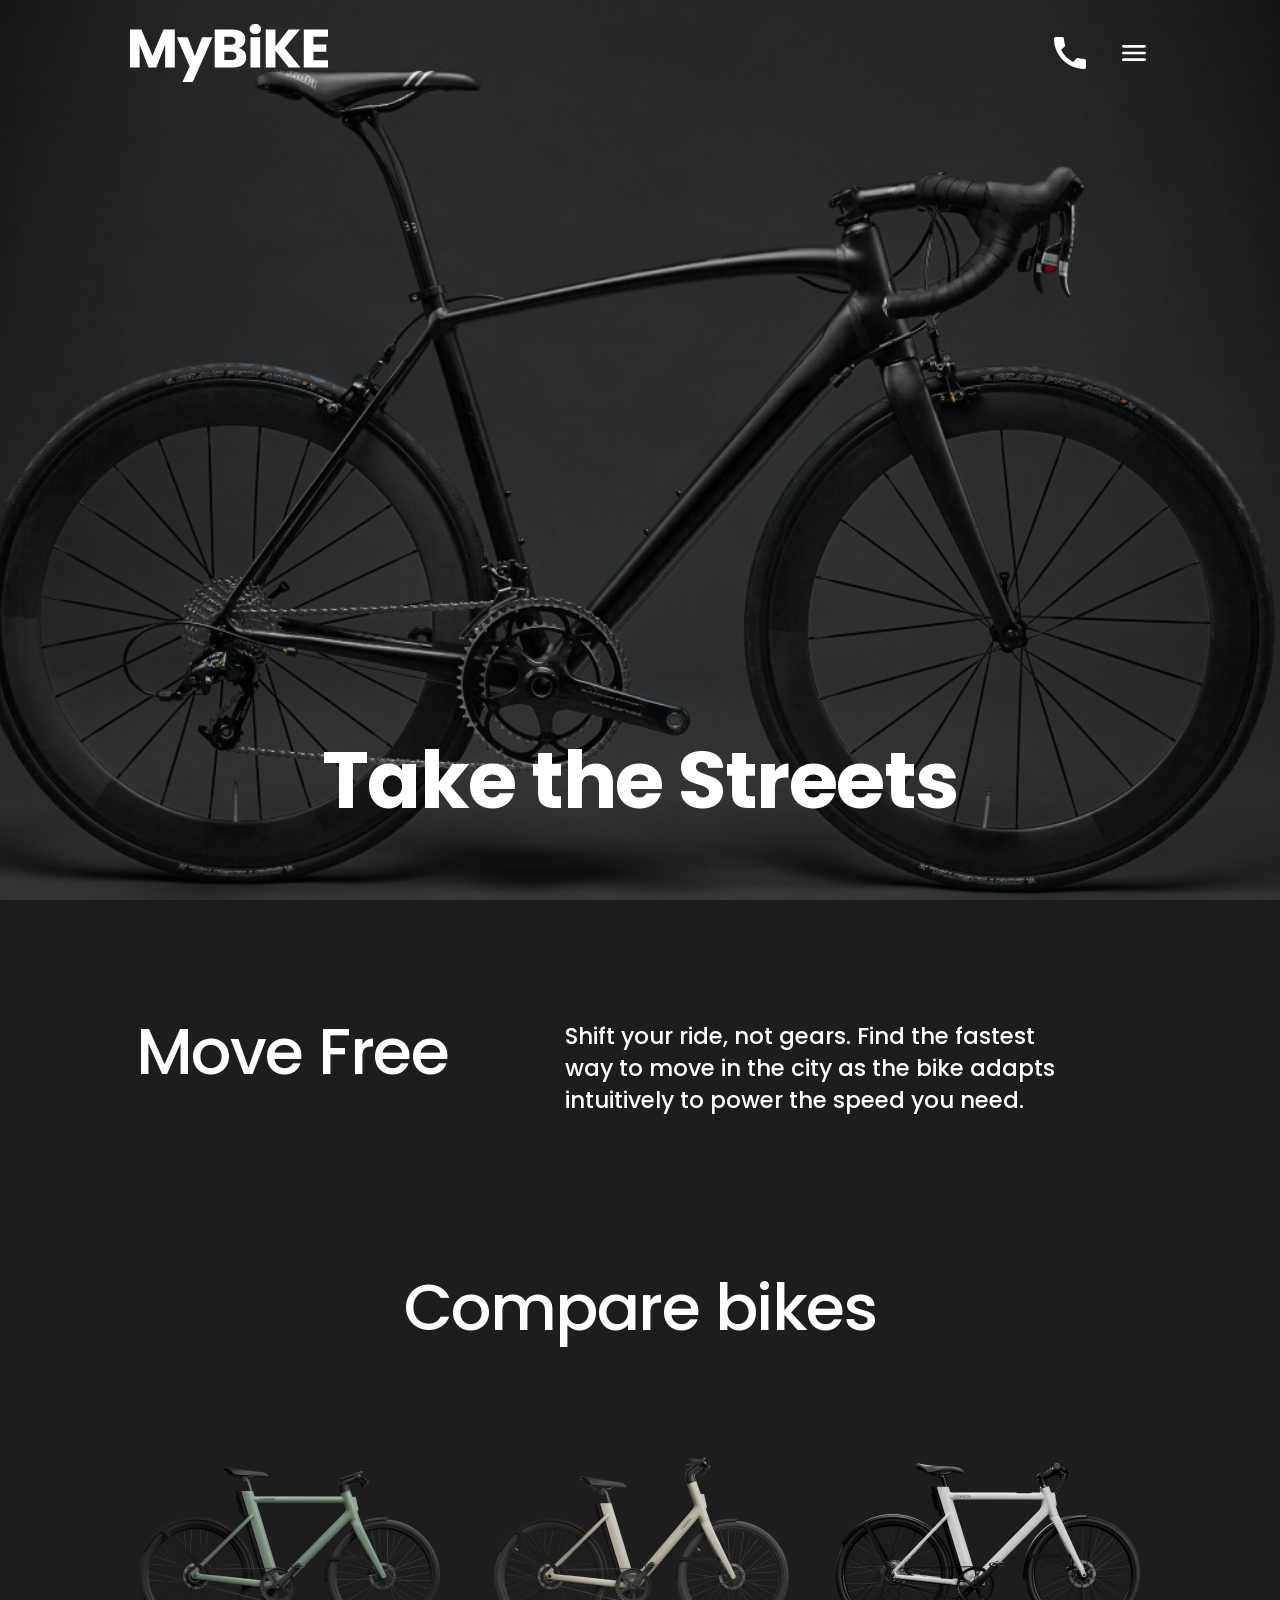
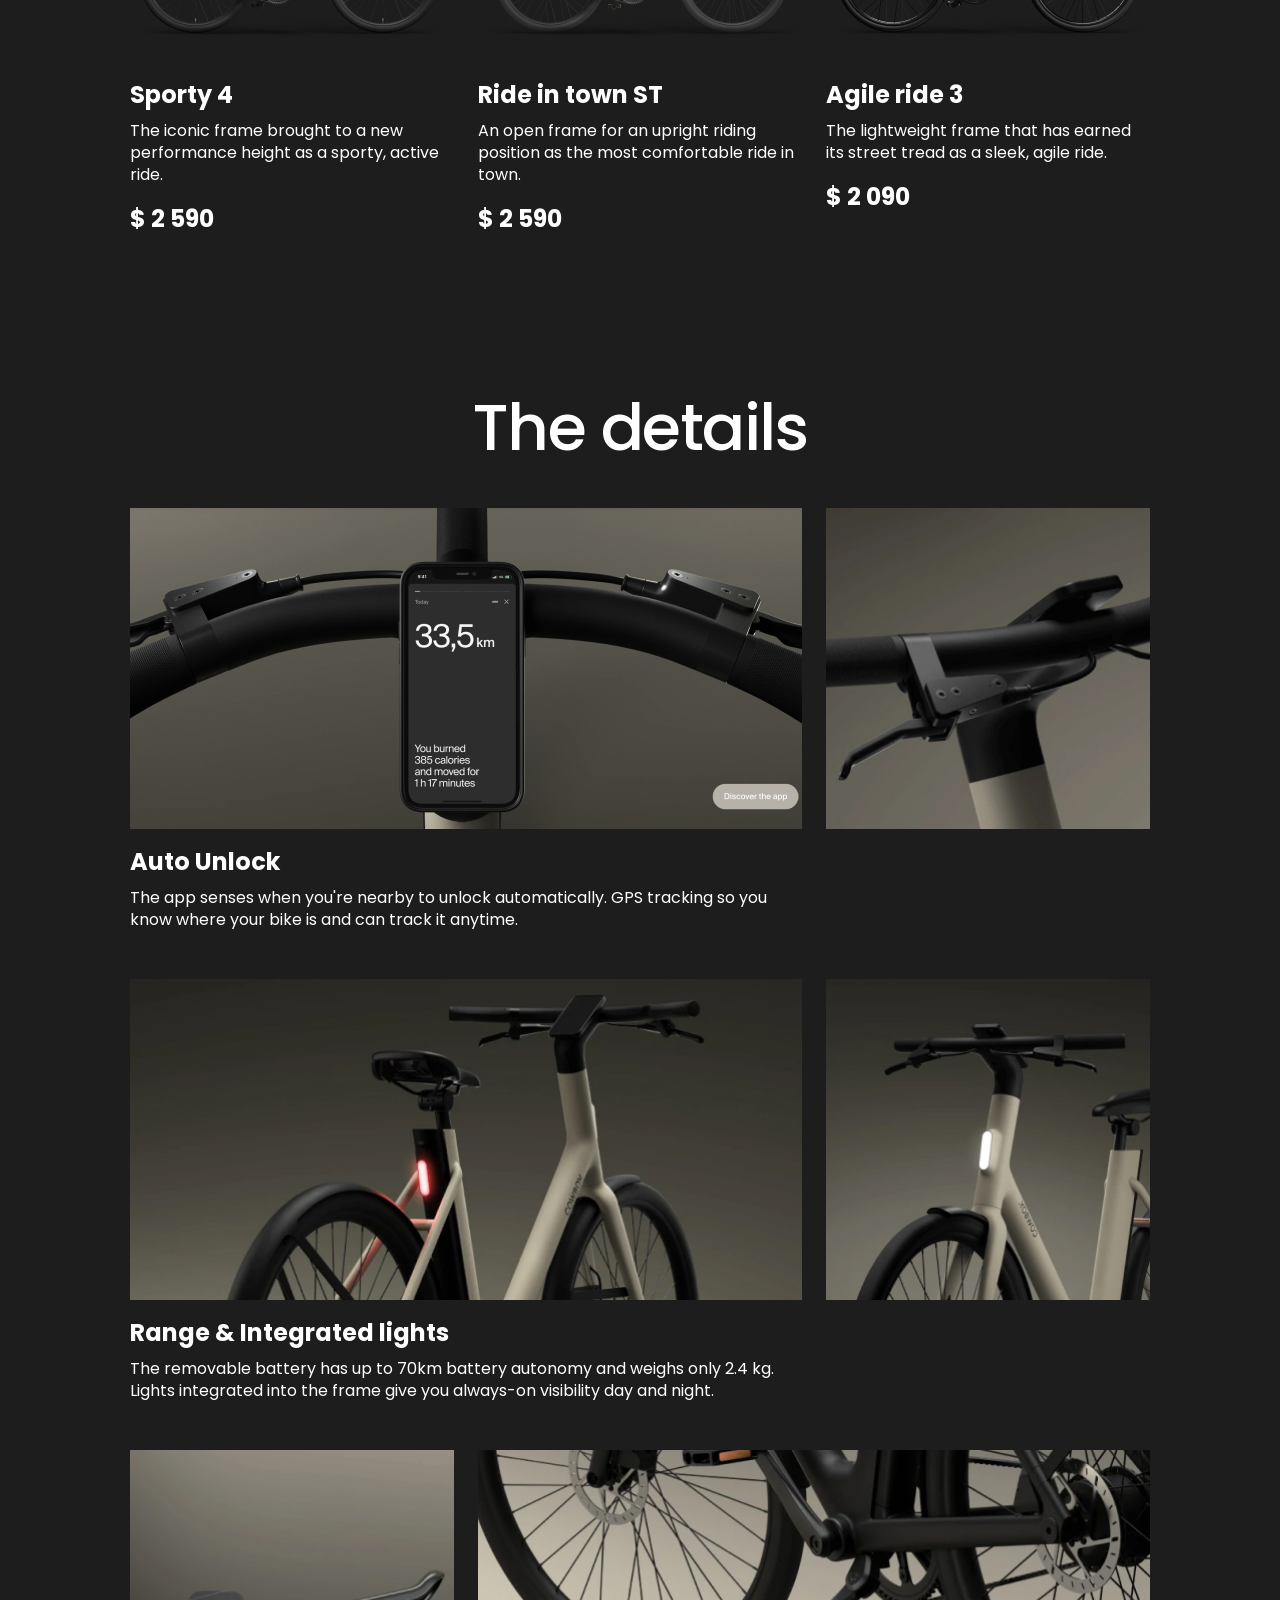
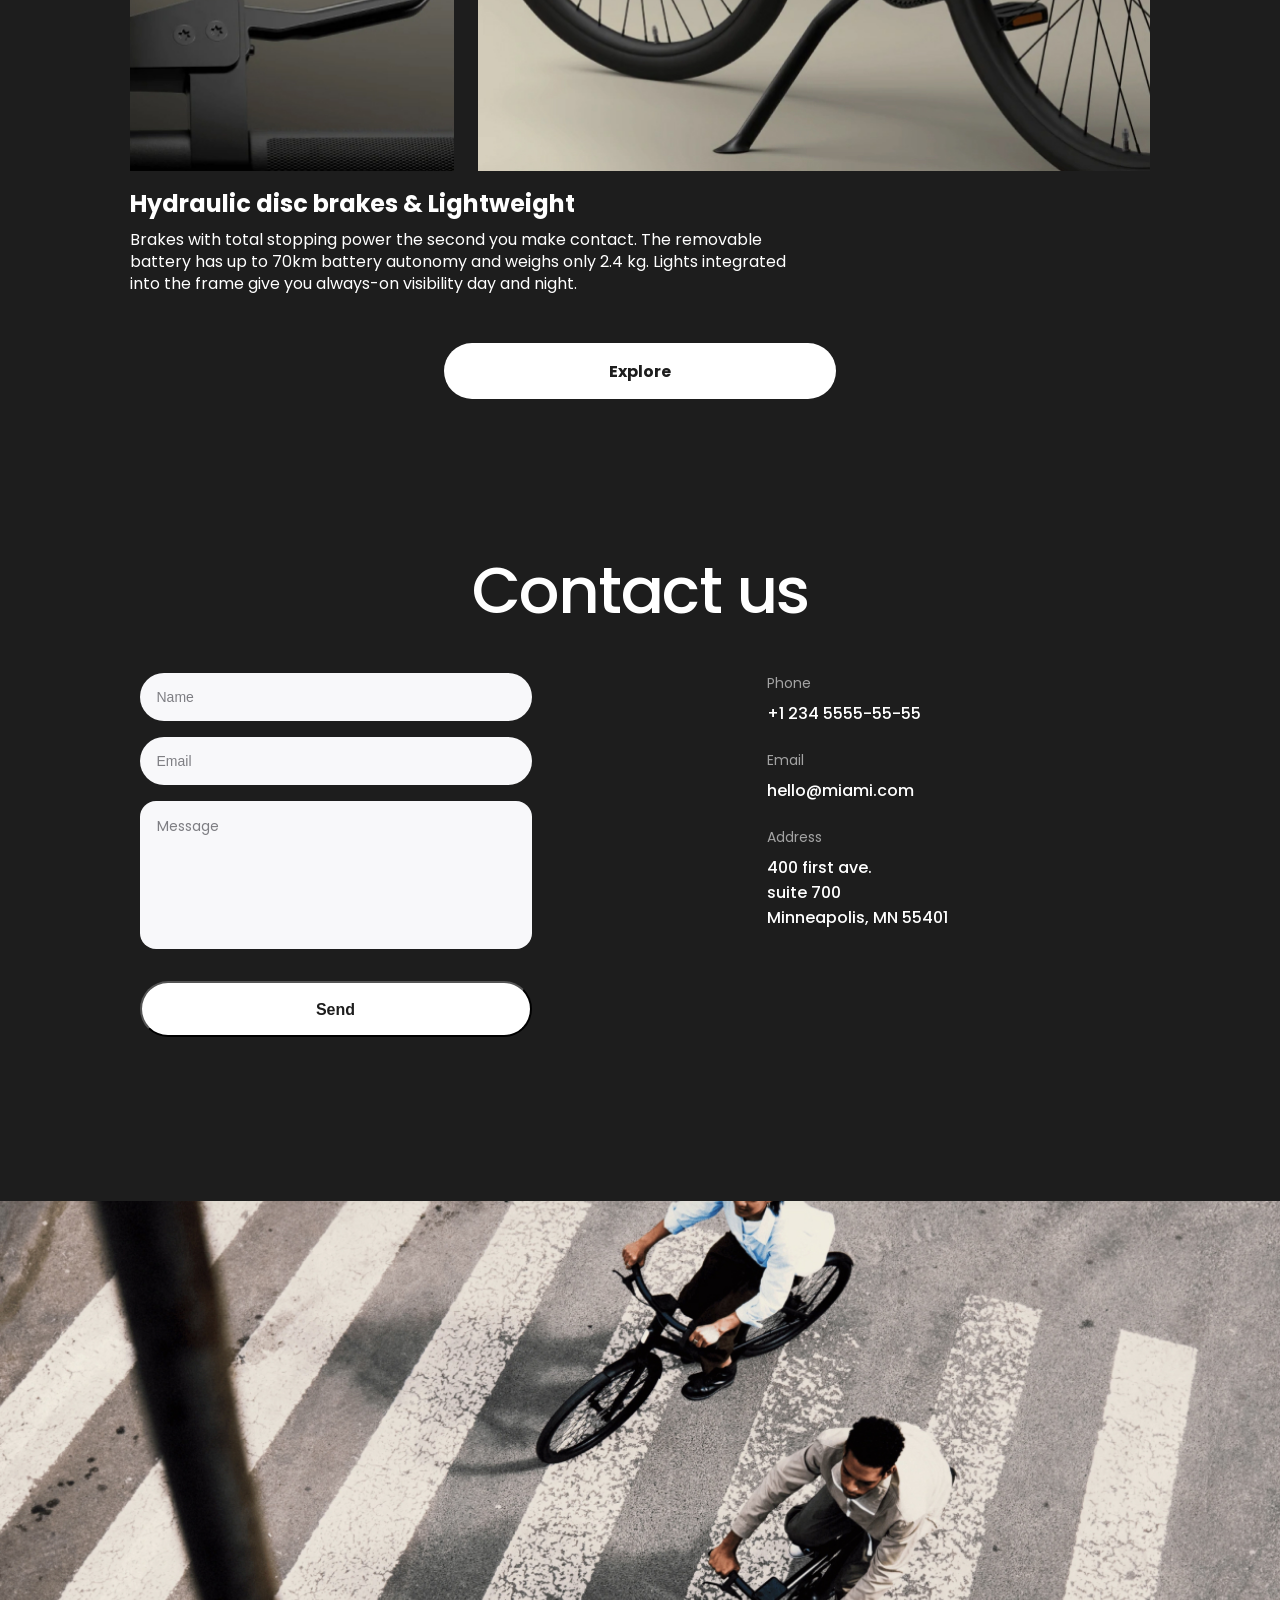
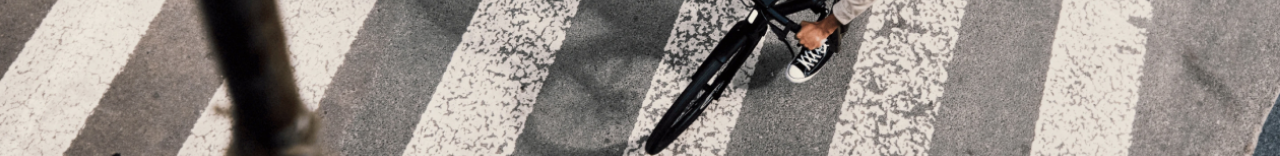
==== index.html @ eb87fe16 "make build" ====
<!DOCTYPE html><html lang="en" class="page"><head><meta charset="UTF-8"><meta name="viewport" content="width=device-width, initial-scale=1.0"><title>MyBiKE</title><link rel="preconnect" href="https://fonts.googleapis.com"><link rel="preconnect" href="https://fonts.gstatic.com" crossorigin="anonymous"><link href="https://fonts.googleapis.com/css2?family=Poppins:wght@400;500;600;700&display=swap" rel="stylesheet"><link rel="stylesheet" href="main.f686fd42.css"><link href="https://unpkg.com/aos@next/dist/aos.css" rel="stylesheet"><link rel="icon" type="image/x-icon" href="favicon.0ba02501.svg"><script src="main.312711d5.js" defer></script></head><body class="page__body"> <header class="page__section header"> <div class="container"> <div class="header__content"> <div class="header__top"> <a class="logo" href="/"> <img class="logo__image" src="logo.9420dcba.svg" alt="MyBiKE logo"> </a> <div class="header__contact"> <a class="icon icon--phone" href="tel:+1 234 5555-55-55"> <div class="icon__tooltip"> +1 234 5555-55-55 </div> </a> <a class="icon icon--menu" href="#menu"></a> </div> </div> <h1 class="header__title"> Take the Streets </h1> </div> </div> </header> <nav class="page__menu menu" id="menu"> <div class="container"> <div class="menu__content"> <div class="menu__top"> <a class="logo" href="/"> <img class="logo__image" src="logoDark.71fdcdb6.svg" alt="MyBiKE logo"> </a> <a class="icon icon--cross" href="#home"></a> </div> <ul class="menu__list"> <li class="menu__item"> <a href="#" class="menu__link">Home</a> </li> <li class="menu__item"> <a href="#aboutUs" class="menu__link">About Us</a> </li> <li class="menu__item"> <a href="#compareBikes" class="menu__link">Compare Bikes</a> </li> <li class="menu__item"> <a href="#details" class="menu__link">Details</a> </li> <li class="menu__item"> <a href="#contactUs" class="menu__link">Contacts</a> </li> </ul> <a href="tell:+1 234 5555-55-55" class="menu__call menu__call--phone"> +1 234 5555-55-55 </a> <a href="tell:+1 234 5555-55-55" class="menu__call menu__call--action"> Book a test ride </a> </div> </div> </nav> <main> <section class="page__section about" id="aboutUs"> <div class="container"> <div class="grid grid--tablet"> <div class="grid__item grid__item--1-4"> <h2 class="about__title"> Move Free </h2> </div> <div class="grid__item grid__item--5-12"> <p class="about__text"> Shift your ride, not gears. Find the fastest way to move in the city as the bike adapts intuitively to power the speed you need. </p> </div> </div> </div> </section> <section class="page__section compare" id="compareBikes"> <div class="container"> <h2 class="page__section-title"> Compare bikes </h2> <div class="grid grid--desktop"> <div class="compare__item grid__item grid__item--1-4"> <article class="card" data-aos="fade-right"> <div class="card__image-container"> <img class="card__image" src="sporty4.63e2df00.jpg" alt="sporty4"> </div> <h3 class="card__title">Sporty 4</h3> <p class="card__paragraph"> The iconic frame brought to a new performance height as a sporty, active ride. </p> <span class="card__price">$ 2 590</span> </article> </div> <div class="compare__item grid__item grid__item--5-8"> <article class="card" data-aos="fade-up"> <div class="card__image-container"> <img class="card__image" src="rideInTownST.cdc11deb.jpg" alt="sporty4"> </div> <h3 class="card__title">Ride in town ST</h3> <p class="card__paragraph"> An open frame for an upright riding position as the most comfortable ride in town. </p> <span class="card__price">$ 2 590</span> </article> </div> <div class="compare__item grid__item grid__item--9-12"> <article class="card" data-aos="fade-left"> <div class="card__image-container"> <img class="card__image" src="agileRide3.99ea3f95.jpg" alt="sporty4"> </div> <h3 class="card__title">Agile ride 3</h3> <p class="card__paragraph"> The lightweight frame that has earned its street tread as a sleek, agile ride. </p> <span class="card__price">$ 2 090</span> </article> </div> </div> </div> </section> <section class="page__section details" id="details"> <div class="container"> <h2 class="page__section-title details__title"> The details </h2> <article class="details__parts parts"> <div class="parts__images"> <div class="grid"> <div class="grid__item grid__item--desktop-1-8 grid__item--tablet-1-4"> <div class="parts__image-container" data-aos="fade-right"> <img src="details1.ea4b28cc.jpg" alt="part1" class="parts__image"> </div> </div> <div class="grid__item grid__item--desktop-9-12 grid__item--tablet-5-6"> <div class="parts__image-container" data-aos="fade-left"> <img src="details2.925e0671.jpg" alt="part1" class="parts__image"> </div> </div> </div> </div> <div class="parts__description"> <h3 class="parts__title">Auto Unlock</h3> <p class="parts__paragraph"> The app senses when you're nearby to unlock automatically. GPS tracking so you know where your bike is and can track it anytime. </p> </div> </article> <article class="details__parts parts"> <div class="parts__images"> <div class="grid"> <div class="grid__item grid__item--desktop-1-8 grid__item--tablet-1-4"> <div class="parts__image-container" data-aos="fade-right"> <img src="details3.fe31a1b3.jpg" alt="part1" class="parts__image"> </div> </div> <div class="grid__item grid__item--desktop-9-12 grid__item--tablet-5-6"> <div class="parts__image-container" data-aos="fade-left"> <img src="details4.8fe90f37.jpg" alt="part1" class="parts__image"> </div> </div> </div> </div> <div class="parts__description"> <h3 class="parts__title">Range & Integrated lights</h3> <p class="parts__paragraph"> The removable battery has up to 70km battery autonomy and weighs only 2.4 kg. Lights integrated into the frame give you always-on visibility day and night. </p> </div> </article> <article class="details__parts parts"> <div class="parts__images"> <div class="grid"> <div class="grid__item grid__item--desktop-1-4 grid__item--tablet-1-2"> <div class="parts__image-container" data-aos="fade-right"> <img src="details5.9cc3b475.jpg" alt="part1" class="parts__image"> </div> </div> <div class="grid__item grid__item--desktop-5-12 grid__item--tablet-3-6"> <div class="parts__image-container" data-aos="fade-left"> <img src="details6.875acb41.jpg" alt="part1" class="parts__image"> </div> </div> </div> </div> <div class="parts__description"> <h3 class="parts__title">Hydraulic disc brakes & Lightweight</h3> <p class="parts__paragraph"> Brakes with total stopping power the second you make contact. The removable battery has up to 70km battery autonomy and weighs only 2.4 kg. Lights integrated into the frame give you always-on visibility day and night. </p> </div> </article> <div class="grid grid--tablet"> <div class="grid__item grid__item--tablet-2-5 grid__item--desktop-5-8"> <a href="#" class="button"> Explore </a> </div> </div> </div> </section> <section class="page__section contact-us" id="contactUs"> <div class="container"> <h2 class="page__section-title"> Contact us </h2> <div class="grid grid--tablet"> <div class="grid__item grid__item--tablet-1-3 grid__item--desktop-1-5"> <form method="get"> <input name="name" type="text" placeholder="Name" class="contact-us__field form-field" required> <input name="email" type="email" placeholder="Email" class="contact-us__field form-field" required> <textarea name="message" required placeholder="Message" class="contact-us__field contact-us__field--last form-field form-field--textarea"></textarea> <button type="submit" class="button contact-us__button"> Send </button> </form> </div> <div class="grid__item grid__item--tablet-4-6 grid__item--desktop-8-10"> <div class="contact-us__info"> <div class="contact-us__info-title"> Phone </div> <a href="tel:+1 234 5555-55-55" class="contact-us__info-link"> +1 234 5555-55-55 </a> </div> <div class="contact-us__info"> <div class="contact-us__info-title"> Email </div> <a href="mailto:hello@miami.com" class="contact-us__info-link"> hello@miami.com </a> </div> <div class="contact-us__info"> <div class="contact-us__info-title"> Address </div> <a href="https://goo.gl/maps/AJxA3KN1rLe2wn798" class="contact-us__info-link" target="_blank"> 400 first ave. <br> suite 700 <br> Minneapolis, MN 55401 </a> </div> </div> </div> </div> </section> </main> <footer class="footer"></footer> <script src="https://unpkg.com/aos@next/dist/aos.js"></script> <script>AOS.init();</script> </body></html>
---- main.f686fd42.css ----
body,h1,h2,h3,h4,h5,html,p,ul{margin:0;padding:0}ul{list-style:none}a{text-decoration:none}*{box-sizing:border-box}.page{font-family:Poppins,sans-serif;color:#fff;font-size:16px;background-color:#1d1d1d;scroll-behavior:smooth}.page__body--with-menu{overflow:hidden}.page__menu{position:fixed;top:0;left:0;right:0;transform:translateX(-100%);transition:transform .3s linear}.page__menu:target{transform:translateX(0)}.page__section{margin-bottom:90px}@media (min-width:744px){.page__section{margin-bottom:120px}}@media (min-width:1260px){.page__section{margin-bottom:160px}}.page__section-title{margin-bottom:50px;font-weight:500;font-size:32px;line-height:32px;letter-spacing:-1.5px;text-align:center}@media (min-width:744px){.page__section-title{font-size:48px;line-height:48px}}@media (min-width:1260px){.page__section-title{font-size:64px;line-height:64px}}.container{margin:0 auto;max-width:744px;padding:0 20px}@media (min-width:744px){.container{padding:0 40px;max-width:1260px}}@media (min-width:1260px){.container{padding:0 120px}}.icon{display:block;height:24px;width:24px;background-size:contain;background-position:50%;background-repeat:no-repeat}@media (min-width:744px){.icon{height:32px;width:32px}}.icon__tooltip{margin-right:25px;display:block;width:max-content;padding-right:20px;position:relative;top:50%;transform:translate(-100%,-50%);opacity:0;color:#fff;font-weight:700;font-size:12px;line-height:16px;letter-spacing:2px;text-transform:uppercase;pointer-events:none;transition:opacity .4s linear}@media (min-width:744px){.icon:hover .icon__tooltip{opacity:1;pointer-events:all}}.icon--menu{background-image:url(menu.7b29e27a.svg);cursor:pointer;transition:background-image .3s linear}.icon--menu:hover{background-image:url(menu-hover.c4aa3ad3.svg)}.icon--phone{background-image:url(phone.14e90a37.svg);margin-right:24px}@media (min-width:744px){.icon--phone{margin-right:32px}}.icon--cross{background-image:url(cross.1382463f.svg);cursor:pointer}.top-actions{display:flex;justify-content:space-between;align-items:center}.logo{display:flex}.logo__image{height:35px;transition:all .4s linear}@media (min-width:744px){.logo__image{height:56px}}@media (min-width:1260px){.logo__image{height:58px}}.logo__image:hover{transform:scale(1.1) rotate(-5deg)}.header{margin-bottom:60px;background-size:cover;background-position:50%;background-repeat:no-repeat;background-image:url(header-mobile.ba4ab277.jpg)}@media (min-width:744px){.header{background-image:url(header-744.8f0ea942.jpg);margin-bottom:120px}}@media (min-width:1260px){.header{background-image:url(header-1260.3a4c79a5.jpg)}}.header__top{align-items:center}.header__content,.header__top{display:flex;justify-content:space-between}.header__content{flex-direction:column;height:100vh;padding:24px 0 80px}.header__contact{display:flex;align-items:center}.header__title{font-weight:700;font-size:36px;line-height:36px;letter-spacing:-1.5px;text-align:center;animation-name:move-title;animation-duration:.5s;animation-timing-function:linear;animation-fill-mode:forwards;animation-iteration-count:1;animation-direction:alternate}@media (min-width:744px){.header__title{font-size:64px;line-height:64px}}@media (min-width:1260px){.header__title{font-size:80px;line-height:80px;transform:scale(.8)}}@keyframes move-title{0%{transform:scale(.8)}to{transform:scale(1)}}.menu{background-color:#c2c2c2;height:100vh;color:#000;padding:24px 0;overflow-y:auto}.menu__top{display:flex;justify-content:space-between;align-items:center}.menu__list,.menu__top{margin-bottom:45px}.menu__item{margin-bottom:24px}.menu__item:last-child{margin-bottom:0}.menu__link{display:inline-block;padding-bottom:8px;border-bottom:1px solid transparent;font-weight:600;font-size:22px;line-height:22px;letter-spacing:2px;text-transform:uppercase;color:#1d1d1d;transition:border-color .4s linear}.menu__link:hover{border-color:#1d1d1d}.menu__call{display:block;width:max-content;font-weight:600;text-transform:uppercase;color:#1d1d1d;transition:all .4s linear}.menu__call:hover{color:#696969}.menu__call--phone{margin-bottom:16px;font-size:16px;line-height:27px}.menu__call--action{padding-bottom:8px;font-size:12px;line-height:16px;letter-spacing:2px;border-bottom:1px solid #1d1d1d}.menu__call--action:hover{border-color:#a3a3a3}.grid{display:grid;grid-template-columns:repeat(2,1fr);column-gap:20px}@media (min-width:744px){.grid{grid-template-columns:repeat(6,1fr);column-gap:24px}}@media (min-width:1260px){.grid{grid-template-columns:repeat(12,1fr);column-gap:24px}}.grid--tablet{display:block}@media (min-width:744px){.grid--tablet{display:grid;justify-items:center}}.grid--desktop{display:block}@media (min-width:1260px){.grid--desktop{display:grid;justify-items:center}}.grid__item--1-1{grid-column:1/2}@media (min-width:744px){.grid__item--tablet-1-1{grid-column:1/2}}@media (min-width:1260px){.grid__item--desktop-1-1{grid-column:1/2}}.grid__item--1-2{grid-column:1/3}@media (min-width:744px){.grid__item--tablet-1-2{grid-column:1/3}}@media (min-width:1260px){.grid__item--desktop-1-2{grid-column:1/3}}.grid__item--1-3{grid-column:1/4}@media (min-width:744px){.grid__item--tablet-1-3{grid-column:1/4}}@media (min-width:1260px){.grid__item--desktop-1-3{grid-column:1/4}}.grid__item--1-4{grid-column:1/5}@media (min-width:744px){.grid__item--tablet-1-4{grid-column:1/5}}@media (min-width:1260px){.grid__item--desktop-1-4{grid-column:1/5}}.grid__item--1-5{grid-column:1/6}@media (min-width:744px){.grid__item--tablet-1-5{grid-column:1/6}}@media (min-width:1260px){.grid__item--desktop-1-5{grid-column:1/6}}.grid__item--1-6{grid-column:1/7}@media (min-width:744px){.grid__item--tablet-1-6{grid-column:1/7}}@media (min-width:1260px){.grid__item--desktop-1-6{grid-column:1/7}}.grid__item--1-7{grid-column:1/8}@media (min-width:744px){.grid__item--tablet-1-7{grid-column:1/8}}@media (min-width:1260px){.grid__item--desktop-1-7{grid-column:1/8}}.grid__item--1-8{grid-column:1/9}@media (min-width:744px){.grid__item--tablet-1-8{grid-column:1/9}}@media (min-width:1260px){.grid__item--desktop-1-8{grid-column:1/9}}.grid__item--1-9{grid-column:1/10}@media (min-width:744px){.grid__item--tablet-1-9{grid-column:1/10}}@media (min-width:1260px){.grid__item--desktop-1-9{grid-column:1/10}}.grid__item--1-10{grid-column:1/11}@media (min-width:744px){.grid__item--tablet-1-10{grid-column:1/11}}@media (min-width:1260px){.grid__item--desktop-1-10{grid-column:1/11}}.grid__item--1-11{grid-column:1/12}@media (min-width:744px){.grid__item--tablet-1-11{grid-column:1/12}}@media (min-width:1260px){.grid__item--desktop-1-11{grid-column:1/12}}.grid__item--1-12{grid-column:1/13}@media (min-width:744px){.grid__item--tablet-1-12{grid-column:1/13}}@media (min-width:1260px){.grid__item--desktop-1-12{grid-column:1/13}}.grid__item--2-2{grid-column:2/3}@media (min-width:744px){.grid__item--tablet-2-2{grid-column:2/3}}@media (min-width:1260px){.grid__item--desktop-2-2{grid-column:2/3}}.grid__item--2-3{grid-column:2/4}@media (min-width:744px){.grid__item--tablet-2-3{grid-column:2/4}}@media (min-width:1260px){.grid__item--desktop-2-3{grid-column:2/4}}.grid__item--2-4{grid-column:2/5}@media (min-width:744px){.grid__item--tablet-2-4{grid-column:2/5}}@media (min-width:1260px){.grid__item--desktop-2-4{grid-column:2/5}}.grid__item--2-5{grid-column:2/6}@media (min-width:744px){.grid__item--tablet-2-5{grid-column:2/6}}@media (min-width:1260px){.grid__item--desktop-2-5{grid-column:2/6}}.grid__item--2-6{grid-column:2/7}@media (min-width:744px){.grid__item--tablet-2-6{grid-column:2/7}}@media (min-width:1260px){.grid__item--desktop-2-6{grid-column:2/7}}.grid__item--2-7{grid-column:2/8}@media (min-width:744px){.grid__item--tablet-2-7{grid-column:2/8}}@media (min-width:1260px){.grid__item--desktop-2-7{grid-column:2/8}}.grid__item--2-8{grid-column:2/9}@media (min-width:744px){.grid__item--tablet-2-8{grid-column:2/9}}@media (min-width:1260px){.grid__item--desktop-2-8{grid-column:2/9}}.grid__item--2-9{grid-column:2/10}@media (min-width:744px){.grid__item--tablet-2-9{grid-column:2/10}}@media (min-width:1260px){.grid__item--desktop-2-9{grid-column:2/10}}.grid__item--2-10{grid-column:2/11}@media (min-width:744px){.grid__item--tablet-2-10{grid-column:2/11}}@media (min-width:1260px){.grid__item--desktop-2-10{grid-column:2/11}}.grid__item--2-11{grid-column:2/12}@media (min-width:744px){.grid__item--tablet-2-11{grid-column:2/12}}@media (min-width:1260px){.grid__item--desktop-2-11{grid-column:2/12}}.grid__item--2-12{grid-column:2/13}@media (min-width:744px){.grid__item--tablet-2-12{grid-column:2/13}}@media (min-width:1260px){.grid__item--desktop-2-12{grid-column:2/13}}.grid__item--3-3{grid-column:3/4}@media (min-width:744px){.grid__item--tablet-3-3{grid-column:3/4}}@media (min-width:1260px){.grid__item--desktop-3-3{grid-column:3/4}}.grid__item--3-4{grid-column:3/5}@media (min-width:744px){.grid__item--tablet-3-4{grid-column:3/5}}@media (min-width:1260px){.grid__item--desktop-3-4{grid-column:3/5}}.grid__item--3-5{grid-column:3/6}@media (min-width:744px){.grid__item--tablet-3-5{grid-column:3/6}}@media (min-width:1260px){.grid__item--desktop-3-5{grid-column:3/6}}.grid__item--3-6{grid-column:3/7}@media (min-width:744px){.grid__item--tablet-3-6{grid-column:3/7}}@media (min-width:1260px){.grid__item--desktop-3-6{grid-column:3/7}}.grid__item--3-7{grid-column:3/8}@media (min-width:744px){.grid__item--tablet-3-7{grid-column:3/8}}@media (min-width:1260px){.grid__item--desktop-3-7{grid-column:3/8}}.grid__item--3-8{grid-column:3/9}@media (min-width:744px){.grid__item--tablet-3-8{grid-column:3/9}}@media (min-width:1260px){.grid__item--desktop-3-8{grid-column:3/9}}.grid__item--3-9{grid-column:3/10}@media (min-width:744px){.grid__item--tablet-3-9{grid-column:3/10}}@media (min-width:1260px){.grid__item--desktop-3-9{grid-column:3/10}}.grid__item--3-10{grid-column:3/11}@media (min-width:744px){.grid__item--tablet-3-10{grid-column:3/11}}@media (min-width:1260px){.grid__item--desktop-3-10{grid-column:3/11}}.grid__item--3-11{grid-column:3/12}@media (min-width:744px){.grid__item--tablet-3-11{grid-column:3/12}}@media (min-width:1260px){.grid__item--desktop-3-11{grid-column:3/12}}.grid__item--3-12{grid-column:3/13}@media (min-width:744px){.grid__item--tablet-3-12{grid-column:3/13}}@media (min-width:1260px){.grid__item--desktop-3-12{grid-column:3/13}}.grid__item--4-4{grid-column:4/5}@media (min-width:744px){.grid__item--tablet-4-4{grid-column:4/5}}@media (min-width:1260px){.grid__item--desktop-4-4{grid-column:4/5}}.grid__item--4-5{grid-column:4/6}@media (min-width:744px){.grid__item--tablet-4-5{grid-column:4/6}}@media (min-width:1260px){.grid__item--desktop-4-5{grid-column:4/6}}.grid__item--4-6{grid-column:4/7}@media (min-width:744px){.grid__item--tablet-4-6{grid-column:4/7}}@media (min-width:1260px){.grid__item--desktop-4-6{grid-column:4/7}}.grid__item--4-7{grid-column:4/8}@media (min-width:744px){.grid__item--tablet-4-7{grid-column:4/8}}@media (min-width:1260px){.grid__item--desktop-4-7{grid-column:4/8}}.grid__item--4-8{grid-column:4/9}@media (min-width:744px){.grid__item--tablet-4-8{grid-column:4/9}}@media (min-width:1260px){.grid__item--desktop-4-8{grid-column:4/9}}.grid__item--4-9{grid-column:4/10}@media (min-width:744px){.grid__item--tablet-4-9{grid-column:4/10}}@media (min-width:1260px){.grid__item--desktop-4-9{grid-column:4/10}}.grid__item--4-10{grid-column:4/11}@media (min-width:744px){.grid__item--tablet-4-10{grid-column:4/11}}@media (min-width:1260px){.grid__item--desktop-4-10{grid-column:4/11}}.grid__item--4-11{grid-column:4/12}@media (min-width:744px){.grid__item--tablet-4-11{grid-column:4/12}}@media (min-width:1260px){.grid__item--desktop-4-11{grid-column:4/12}}.grid__item--4-12{grid-column:4/13}@media (min-width:744px){.grid__item--tablet-4-12{grid-column:4/13}}@media (min-width:1260px){.grid__item--desktop-4-12{grid-column:4/13}}.grid__item--5-5{grid-column:5/6}@media (min-width:744px){.grid__item--tablet-5-5{grid-column:5/6}}@media (min-width:1260px){.grid__item--desktop-5-5{grid-column:5/6}}.grid__item--5-6{grid-column:5/7}@media (min-width:744px){.grid__item--tablet-5-6{grid-column:5/7}}@media (min-width:1260px){.grid__item--desktop-5-6{grid-column:5/7}}.grid__item--5-7{grid-column:5/8}@media (min-width:744px){.grid__item--tablet-5-7{grid-column:5/8}}@media (min-width:1260px){.grid__item--desktop-5-7{grid-column:5/8}}.grid__item--5-8{grid-column:5/9}@media (min-width:744px){.grid__item--tablet-5-8{grid-column:5/9}}@media (min-width:1260px){.grid__item--desktop-5-8{grid-column:5/9}}.grid__item--5-9{grid-column:5/10}@media (min-width:744px){.grid__item--tablet-5-9{grid-column:5/10}}@media (min-width:1260px){.grid__item--desktop-5-9{grid-column:5/10}}.grid__item--5-10{grid-column:5/11}@media (min-width:744px){.grid__item--tablet-5-10{grid-column:5/11}}@media (min-width:1260px){.grid__item--desktop-5-10{grid-column:5/11}}.grid__item--5-11{grid-column:5/12}@media (min-width:744px){.grid__item--tablet-5-11{grid-column:5/12}}@media (min-width:1260px){.grid__item--desktop-5-11{grid-column:5/12}}.grid__item--5-12{grid-column:5/13}@media (min-width:744px){.grid__item--tablet-5-12{grid-column:5/13}}@media (min-width:1260px){.grid__item--desktop-5-12{grid-column:5/13}}.grid__item--6-6{grid-column:6/7}@media (min-width:744px){.grid__item--tablet-6-6{grid-column:6/7}}@media (min-width:1260px){.grid__item--desktop-6-6{grid-column:6/7}}.grid__item--6-7{grid-column:6/8}@media (min-width:744px){.grid__item--tablet-6-7{grid-column:6/8}}@media (min-width:1260px){.grid__item--desktop-6-7{grid-column:6/8}}.grid__item--6-8{grid-column:6/9}@media (min-width:744px){.grid__item--tablet-6-8{grid-column:6/9}}@media (min-width:1260px){.grid__item--desktop-6-8{grid-column:6/9}}.grid__item--6-9{grid-column:6/10}@media (min-width:744px){.grid__item--tablet-6-9{grid-column:6/10}}@media (min-width:1260px){.grid__item--desktop-6-9{grid-column:6/10}}.grid__item--6-10{grid-column:6/11}@media (min-width:744px){.grid__item--tablet-6-10{grid-column:6/11}}@media (min-width:1260px){.grid__item--desktop-6-10{grid-column:6/11}}.grid__item--6-11{grid-column:6/12}@media (min-width:744px){.grid__item--tablet-6-11{grid-column:6/12}}@media (min-width:1260px){.grid__item--desktop-6-11{grid-column:6/12}}.grid__item--6-12{grid-column:6/13}@media (min-width:744px){.grid__item--tablet-6-12{grid-column:6/13}}@media (min-width:1260px){.grid__item--desktop-6-12{grid-column:6/13}}.grid__item--7-7{grid-column:7/8}@media (min-width:744px){.grid__item--tablet-7-7{grid-column:7/8}}@media (min-width:1260px){.grid__item--desktop-7-7{grid-column:7/8}}.grid__item--7-8{grid-column:7/9}@media (min-width:744px){.grid__item--tablet-7-8{grid-column:7/9}}@media (min-width:1260px){.grid__item--desktop-7-8{grid-column:7/9}}.grid__item--7-9{grid-column:7/10}@media (min-width:744px){.grid__item--tablet-7-9{grid-column:7/10}}@media (min-width:1260px){.grid__item--desktop-7-9{grid-column:7/10}}.grid__item--7-10{grid-column:7/11}@media (min-width:744px){.grid__item--tablet-7-10{grid-column:7/11}}@media (min-width:1260px){.grid__item--desktop-7-10{grid-column:7/11}}.grid__item--7-11{grid-column:7/12}@media (min-width:744px){.grid__item--tablet-7-11{grid-column:7/12}}@media (min-width:1260px){.grid__item--desktop-7-11{grid-column:7/12}}.grid__item--7-12{grid-column:7/13}@media (min-width:744px){.grid__item--tablet-7-12{grid-column:7/13}}@media (min-width:1260px){.grid__item--desktop-7-12{grid-column:7/13}}.grid__item--8-8{grid-column:8/9}@media (min-width:744px){.grid__item--tablet-8-8{grid-column:8/9}}@media (min-width:1260px){.grid__item--desktop-8-8{grid-column:8/9}}.grid__item--8-9{grid-column:8/10}@media (min-width:744px){.grid__item--tablet-8-9{grid-column:8/10}}@media (min-width:1260px){.grid__item--desktop-8-9{grid-column:8/10}}.grid__item--8-10{grid-column:8/11}@media (min-width:744px){.grid__item--tablet-8-10{grid-column:8/11}}@media (min-width:1260px){.grid__item--desktop-8-10{grid-column:8/11}}.grid__item--8-11{grid-column:8/12}@media (min-width:744px){.grid__item--tablet-8-11{grid-column:8/12}}@media (min-width:1260px){.grid__item--desktop-8-11{grid-column:8/12}}.grid__item--8-12{grid-column:8/13}@media (min-width:744px){.grid__item--tablet-8-12{grid-column:8/13}}@media (min-width:1260px){.grid__item--desktop-8-12{grid-column:8/13}}.grid__item--9-9{grid-column:9/10}@media (min-width:744px){.grid__item--tablet-9-9{grid-column:9/10}}@media (min-width:1260px){.grid__item--desktop-9-9{grid-column:9/10}}.grid__item--9-10{grid-column:9/11}@media (min-width:744px){.grid__item--tablet-9-10{grid-column:9/11}}@media (min-width:1260px){.grid__item--desktop-9-10{grid-column:9/11}}.grid__item--9-11{grid-column:9/12}@media (min-width:744px){.grid__item--tablet-9-11{grid-column:9/12}}@media (min-width:1260px){.grid__item--desktop-9-11{grid-column:9/12}}.grid__item--9-12{grid-column:9/13}@media (min-width:744px){.grid__item--tablet-9-12{grid-column:9/13}}@media (min-width:1260px){.grid__item--desktop-9-12{grid-column:9/13}}.grid__item--10-10{grid-column:10/11}@media (min-width:744px){.grid__item--tablet-10-10{grid-column:10/11}}@media (min-width:1260px){.grid__item--desktop-10-10{grid-column:10/11}}.grid__item--10-11{grid-column:10/12}@media (min-width:744px){.grid__item--tablet-10-11{grid-column:10/12}}@media (min-width:1260px){.grid__item--desktop-10-11{grid-column:10/12}}.grid__item--10-12{grid-column:10/13}@media (min-width:744px){.grid__item--tablet-10-12{grid-column:10/13}}@media (min-width:1260px){.grid__item--desktop-10-12{grid-column:10/13}}.grid__item--11-11{grid-column:11/12}@media (min-width:744px){.grid__item--tablet-11-11{grid-column:11/12}}@media (min-width:1260px){.grid__item--desktop-11-11{grid-column:11/12}}.grid__item--11-12{grid-column:11/13}@media (min-width:744px){.grid__item--tablet-11-12{grid-column:11/13}}@media (min-width:1260px){.grid__item--desktop-11-12{grid-column:11/13}}.grid__item--12-12{grid-column:12/13}@media (min-width:744px){.grid__item--tablet-12-12{grid-column:12/13}}@media (min-width:1260px){.grid__item--desktop-12-12{grid-column:12/13}}.about__title{margin:0 0 32px;font-weight:500;font-size:32px;line-height:32px;letter-spacing:-1.5px}@media (min-width:744px){.about__title{font-size:48px;line-height:48px}}@media (min-width:1260px){.about__title{margin-bottom:0;font-size:64px;line-height:64px}}.about__text{font-weight:500;font-size:23px;line-height:32px}@media (min-width:744px){.about__text{max-width:288px}}@media (min-width:1260px){.about__text{max-width:498px}}.compare__item{margin-bottom:48px}.compare__item:last-child{margin-bottom:0}@media (min-width:1260px){.compare__item{margin-bottom:0}}.card{display:grid;justify-content:center}.card__image-container{display:grid;grid-template-columns:repeat(4,1fr);column-gap:24px;margin:0 0 32px}.card__image{display:block;grid-column:1/5;width:100%;max-width:392px;transition:transform .5s linear}.card__image:hover{transform:scale(1.2)}.card__title{font-weight:700;font-size:24px;line-height:34px;margin:0 0 8px}.card__paragraph{max-width:392px;font-size:16px;line-height:22px;margin:0 0 16px}.card__price{font-weight:700;font-size:24px;line-height:34px}.details__parts,.details__title{margin-bottom:48px}@media (min-width:744px){.details__title{margin-bottom:64px}}@media (min-width:1260px){.details__title{margin-bottom:48px}}.button{display:flex;justify-content:center;align-items:center;width:100%;height:56px;border-radius:40px;cursor:pointer;color:#1d1d1d;background-color:#fff;font-weight:700;line-height:27px;font-size:16px;text-align:center;transition:box-shadow .4s linear}@media (min-width:744px){.button{min-width:392px}}@media (min-width:1260px){.button{width:324px}}.button:hover{box-shadow:1px 4px 16px rgba(232,232,240,.4)}.button:active{box-shadow:1px 4px 16px rgba(232,232,240,.64)}.parts__images{margin-bottom:16px}.parts__image-container{position:relative;box-sizing:border-box;width:100%;max-height:321px;overflow:hidden}.parts__image-container:after{content:"";display:block;padding-bottom:100%}@media (min-width:744px){.parts__image-container{height:187px;padding-bottom:0}}@media (min-width:1260px){.parts__image-container{height:321px;padding-bottom:0}}.parts__image{position:absolute;height:100%;width:100%;object-fit:cover;object-position:center;transition:transform .4s linear}.parts__image:hover{transform:scale(1.2)}.parts__title{margin-bottom:8px;font-weight:700;font-size:24px;line-height:34px}.parts__paragraph{line-height:22px}@media (min-width:1260px){.parts__paragraph{max-width:672px}}@media (min-width:1260px){.contact-us{margin-bottom:164px}}.contact-us__info{margin:0 0 24px}.contact-us__info:last-child{margin:0}.contact-us__info-title{font-size:14px;line-height:20px;color:#a3a3a3;margin:0 0 8px}.contact-us__info-link{font-weight:500;font-size:16px;line-height:22px;color:#fff;transition:color .4s linear}.contact-us__info-link:hover{color:#a3a3a3}.contact-us__field{margin:0 0 16px}.contact-us__field--last{margin-bottom:32px}.contact-us__button{margin-bottom:48px}@media (min-width:744px){.contact-us__button{margin-bottom:0}}.form-field{display:block;height:48px;width:100%;border:1px solid transparent;background-color:#f8f8fa;border-radius:40px;padding:14px 16px;color:#292929}.form-field::placeholder{font-size:14px;line-height:20px;color:#7e7e83}.form-field:hover{border-color:#d5d7de}.form-field:focus{border-color:#292929;outline:none}.form-field--textarea{height:148px;border-radius:16px;font-family:inherit;resize:none}.footer{height:200px;background-image:url(footer-mobile.41cc84c6.jpg);background-size:cover;background-position:50%;background-repeat:no-repeat}@media (min-width:744px){.footer{background-image:url(footer-tablet.ad5c304d.jpg);height:480px}}@media (min-width:1260px){.footer{background-image:url(footer-desktop.8dc7b1bf.jpg);height:555px}}
/*# sourceMappingURL=main.f686fd42.css.map */
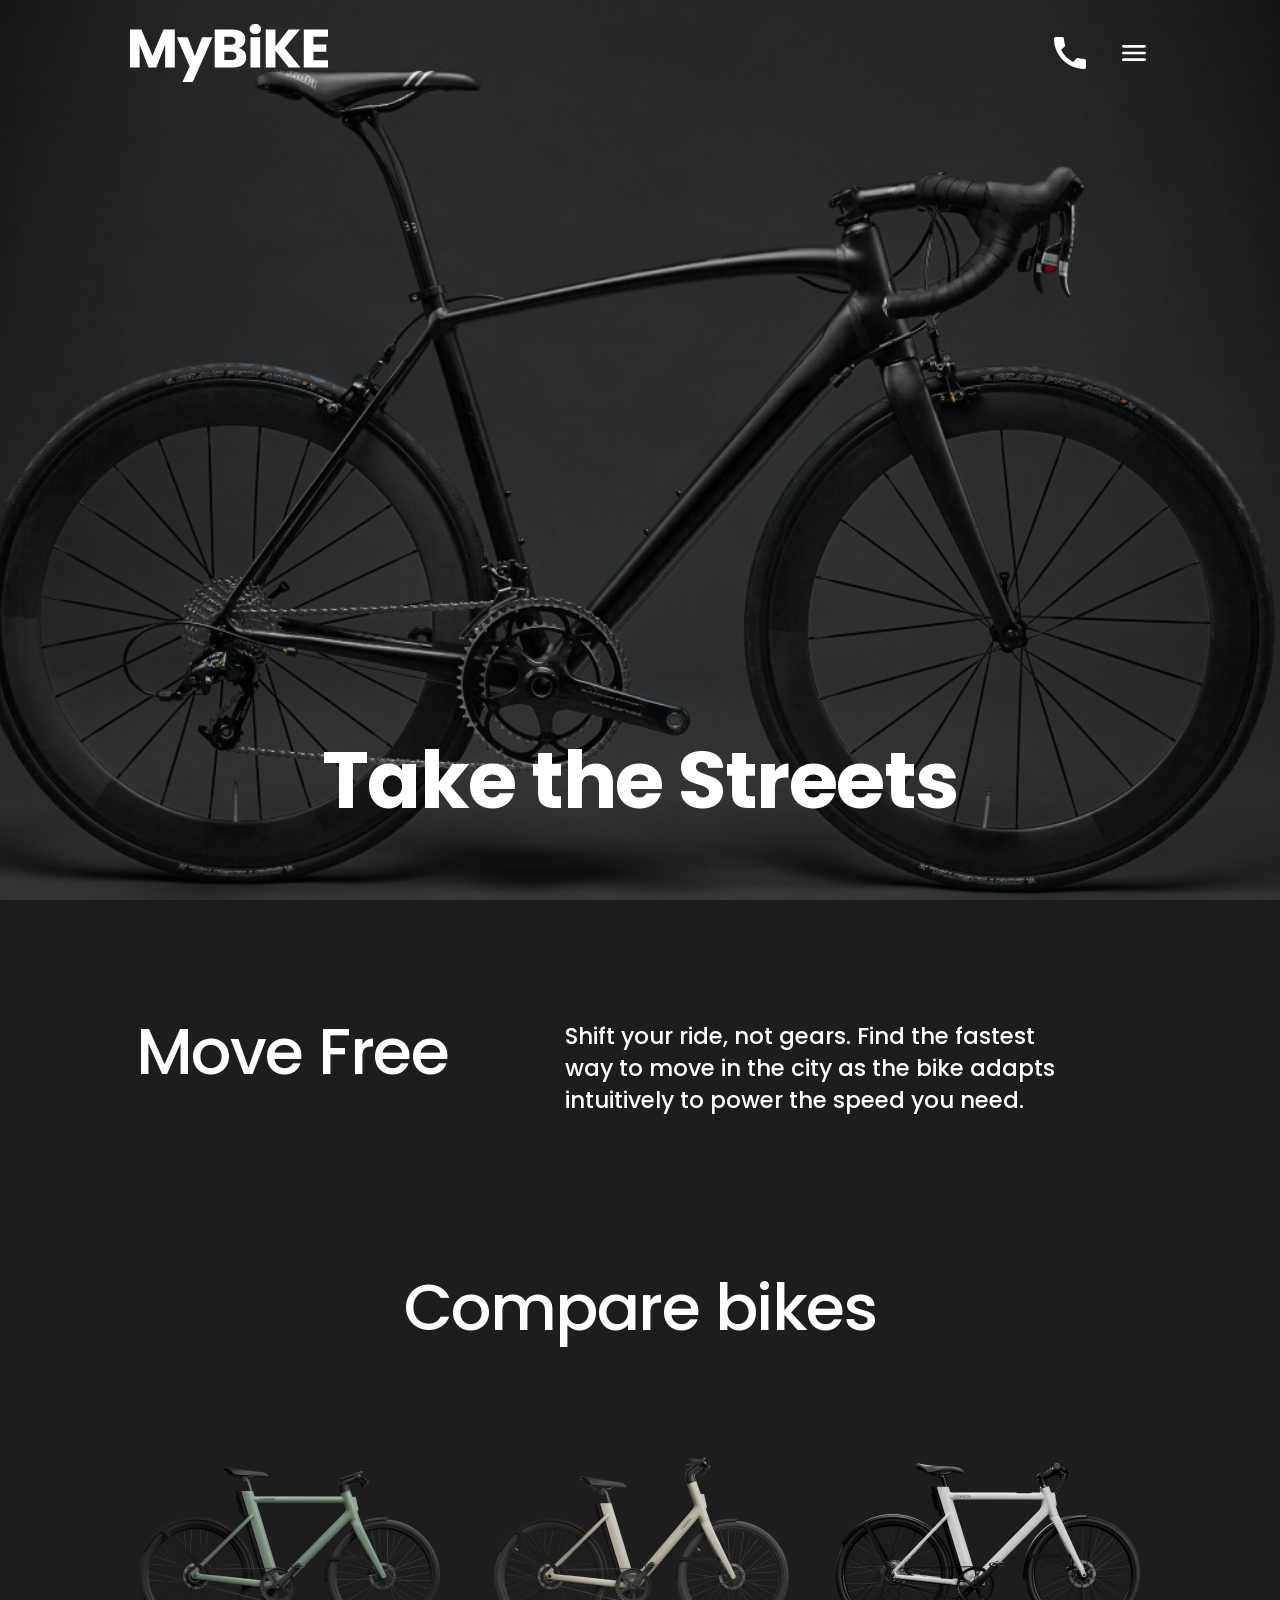
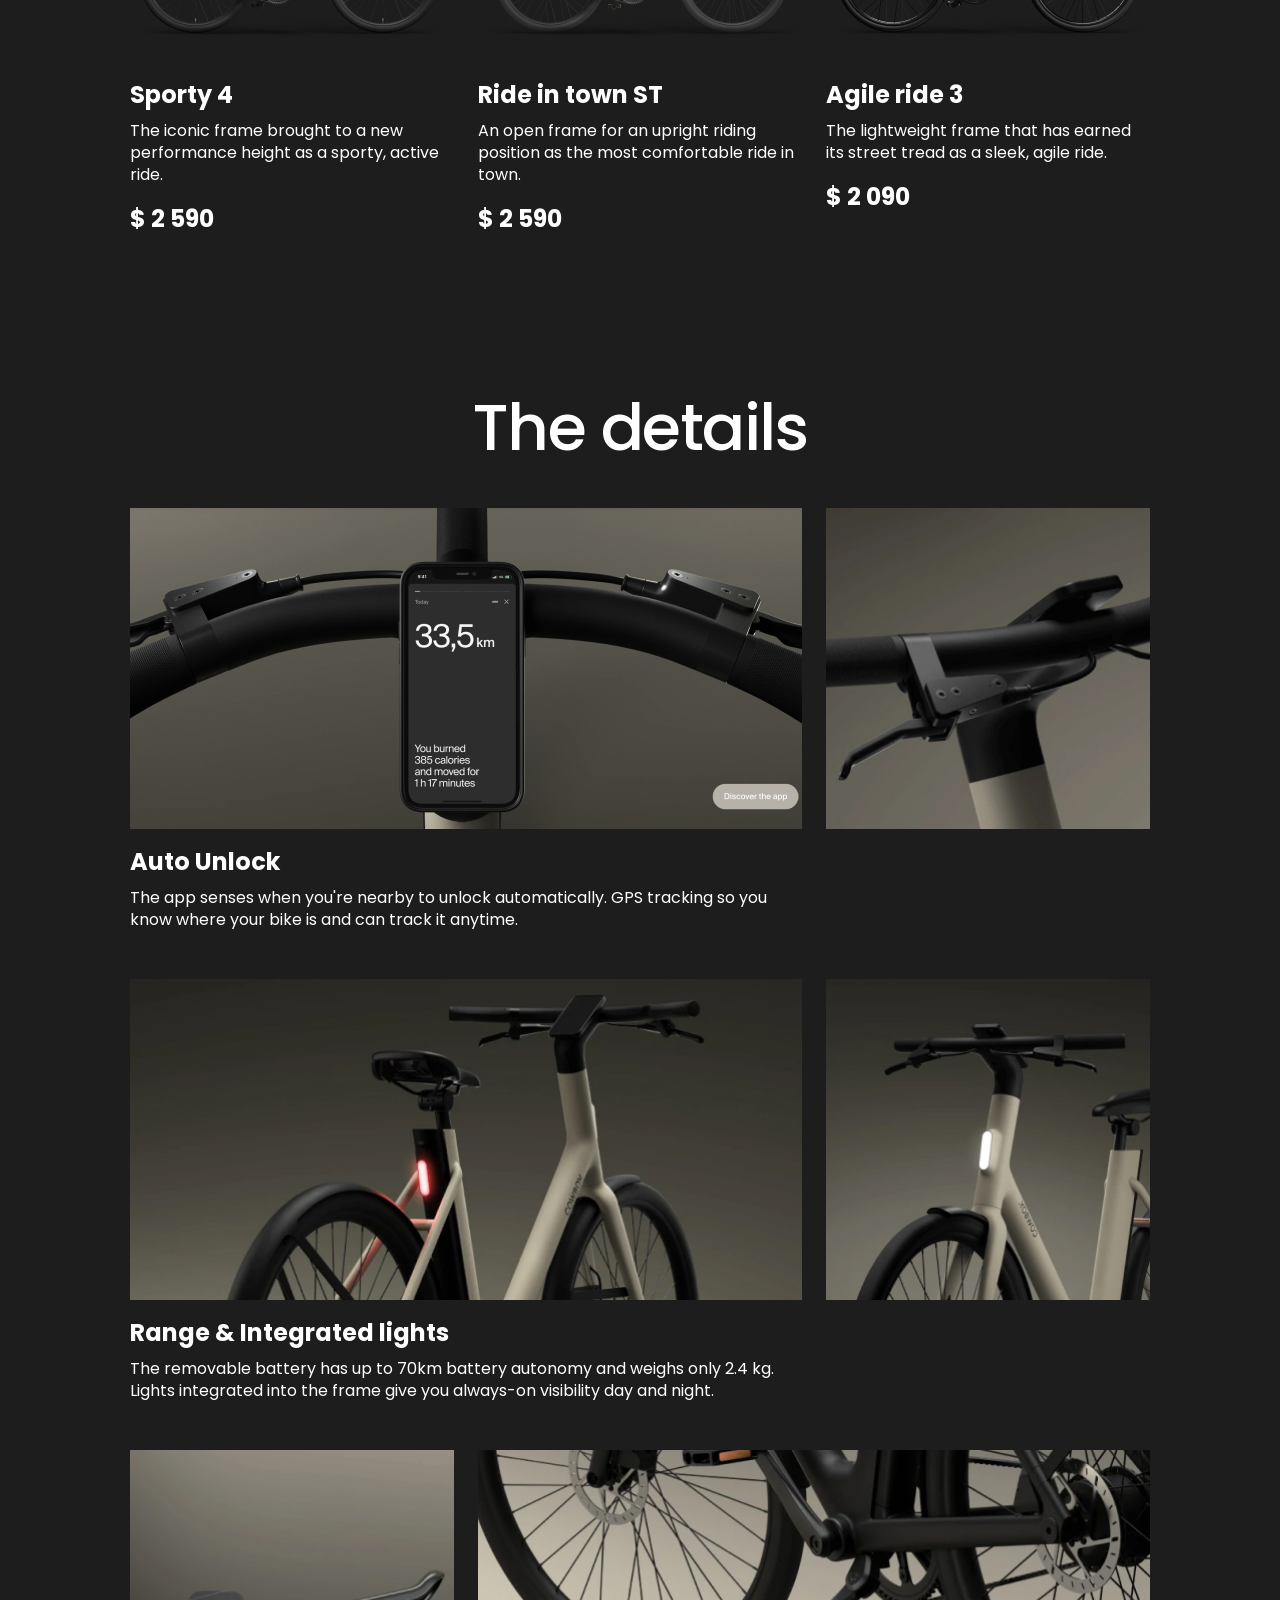
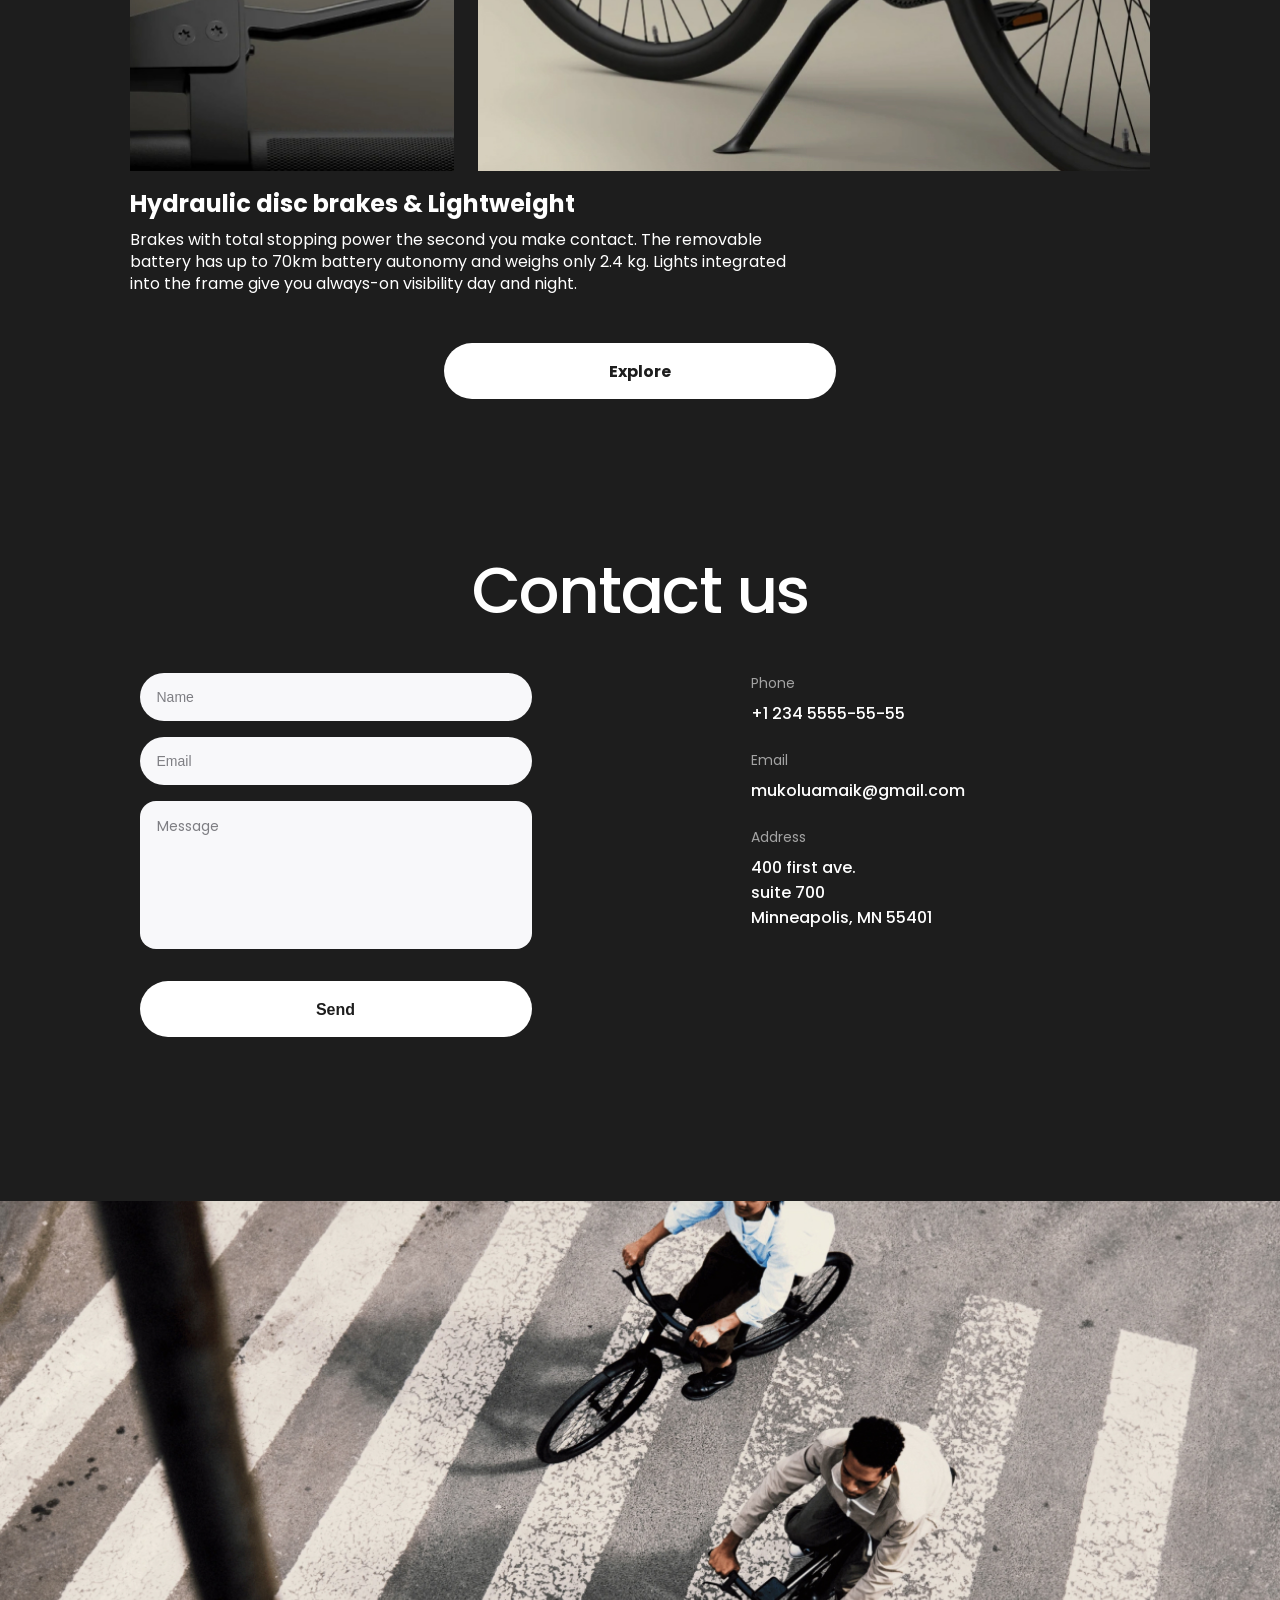
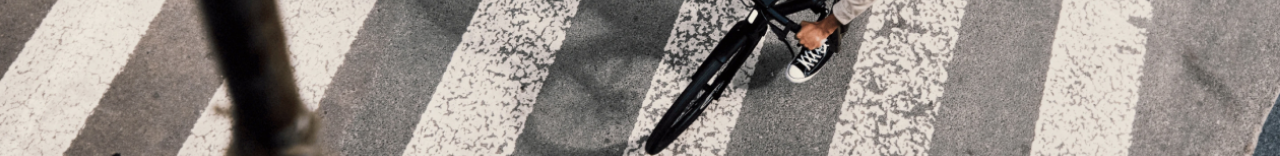
==== commit c6fe87b9: "make build" ====
--- a/index.html
+++ b/index.html
@@ -1 +1 @@
-<!DOCTYPE html><html lang="en" class="page"><head><meta charset="UTF-8"><meta name="viewport" content="width=device-width, initial-scale=1.0"><title>MyBiKE</title><link rel="preconnect" href="https://fonts.googleapis.com"><link rel="preconnect" href="https://fonts.gstatic.com" crossorigin="anonymous"><link href="https://fonts.googleapis.com/css2?family=Poppins:wght@400;500;600;700&display=swap" rel="stylesheet"><link rel="stylesheet" href="main.f686fd42.css"><link href="https://unpkg.com/aos@next/dist/aos.css" rel="stylesheet"><link rel="icon" type="image/x-icon" href="favicon.0ba02501.svg"><script src="main.312711d5.js" defer></script></head><body class="page__body"> <header class="page__section header"> <div class="container"> <div class="header__content"> <div class="header__top"> <a class="logo" href="/"> <img class="logo__image" src="logo.9420dcba.svg" alt="MyBiKE logo"> </a> <div class="header__contact"> <a class="icon icon--phone" href="tel:+1 234 5555-55-55"> <div class="icon__tooltip"> +1 234 5555-55-55 </div> </a> <a class="icon icon--menu" href="#menu"></a> </div> </div> <h1 class="header__title"> Take the Streets </h1> </div> </div> </header> <nav class="page__menu menu" id="menu"> <div class="container"> <div class="menu__content"> <div class="menu__top"> <a class="logo" href="/"> <img class="logo__image" src="logoDark.71fdcdb6.svg" alt="MyBiKE logo"> </a> <a class="icon icon--cross" href="#home"></a> </div> <ul class="menu__list"> <li class="menu__item"> <a href="#" class="menu__link">Home</a> </li> <li class="menu__item"> <a href="#aboutUs" class="menu__link">About Us</a> </li> <li class="menu__item"> <a href="#compareBikes" class="menu__link">Compare Bikes</a> </li> <li class="menu__item"> <a href="#details" class="menu__link">Details</a> </li> <li class="menu__item"> <a href="#contactUs" class="menu__link">Contacts</a> </li> </ul> <a href="tell:+1 234 5555-55-55" class="menu__call menu__call--phone"> +1 234 5555-55-55 </a> <a href="tell:+1 234 5555-55-55" class="menu__call menu__call--action"> Book a test ride </a> </div> </div> </nav> <main> <section class="page__section about" id="aboutUs"> <div class="container"> <div class="grid grid--tablet"> <div class="grid__item grid__item--1-4"> <h2 class="about__title"> Move Free </h2> </div> <div class="grid__item grid__item--5-12"> <p class="about__text"> Shift your ride, not gears. Find the fastest way to move in the city as the bike adapts intuitively to power the speed you need. </p> </div> </div> </div> </section> <section class="page__section compare" id="compareBikes"> <div class="container"> <h2 class="page__section-title"> Compare bikes </h2> <div class="grid grid--desktop"> <div class="compare__item grid__item grid__item--1-4"> <article class="card" data-aos="fade-right"> <div class="card__image-container"> <img class="card__image" src="sporty4.63e2df00.jpg" alt="sporty4"> </div> <h3 class="card__title">Sporty 4</h3> <p class="card__paragraph"> The iconic frame brought to a new performance height as a sporty, active ride. </p> <span class="card__price">$ 2 590</span> </article> </div> <div class="compare__item grid__item grid__item--5-8"> <article class="card" data-aos="fade-up"> <div class="card__image-container"> <img class="card__image" src="rideInTownST.cdc11deb.jpg" alt="sporty4"> </div> <h3 class="card__title">Ride in town ST</h3> <p class="card__paragraph"> An open frame for an upright riding position as the most comfortable ride in town. </p> <span class="card__price">$ 2 590</span> </article> </div> <div class="compare__item grid__item grid__item--9-12"> <article class="card" data-aos="fade-left"> <div class="card__image-container"> <img class="card__image" src="agileRide3.99ea3f95.jpg" alt="sporty4"> </div> <h3 class="card__title">Agile ride 3</h3> <p class="card__paragraph"> The lightweight frame that has earned its street tread as a sleek, agile ride. </p> <span class="card__price">$ 2 090</span> </article> </div> </div> </div> </section> <section class="page__section details" id="details"> <div class="container"> <h2 class="page__section-title details__title"> The details </h2> <article class="details__parts parts"> <div class="parts__images"> <div class="grid"> <div class="grid__item grid__item--desktop-1-8 grid__item--tablet-1-4"> <div class="parts__image-container" data-aos="fade-right"> <img src="details1.ea4b28cc.jpg" alt="part1" class="parts__image"> </div> </div> <div class="grid__item grid__item--desktop-9-12 grid__item--tablet-5-6"> <div class="parts__image-container" data-aos="fade-left"> <img src="details2.925e0671.jpg" alt="part1" class="parts__image"> </div> </div> </div> </div> <div class="parts__description"> <h3 class="parts__title">Auto Unlock</h3> <p class="parts__paragraph"> The app senses when you're nearby to unlock automatically. GPS tracking so you know where your bike is and can track it anytime. </p> </div> </article> <article class="details__parts parts"> <div class="parts__images"> <div class="grid"> <div class="grid__item grid__item--desktop-1-8 grid__item--tablet-1-4"> <div class="parts__image-container" data-aos="fade-right"> <img src="details3.fe31a1b3.jpg" alt="part1" class="parts__image"> </div> </div> <div class="grid__item grid__item--desktop-9-12 grid__item--tablet-5-6"> <div class="parts__image-container" data-aos="fade-left"> <img src="details4.8fe90f37.jpg" alt="part1" class="parts__image"> </div> </div> </div> </div> <div class="parts__description"> <h3 class="parts__title">Range & Integrated lights</h3> <p class="parts__paragraph"> The removable battery has up to 70km battery autonomy and weighs only 2.4 kg. Lights integrated into the frame give you always-on visibility day and night. </p> </div> </article> <article class="details__parts parts"> <div class="parts__images"> <div class="grid"> <div class="grid__item grid__item--desktop-1-4 grid__item--tablet-1-2"> <div class="parts__image-container" data-aos="fade-right"> <img src="details5.9cc3b475.jpg" alt="part1" class="parts__image"> </div> </div> <div class="grid__item grid__item--desktop-5-12 grid__item--tablet-3-6"> <div class="parts__image-container" data-aos="fade-left"> <img src="details6.875acb41.jpg" alt="part1" class="parts__image"> </div> </div> </div> </div> <div class="parts__description"> <h3 class="parts__title">Hydraulic disc brakes & Lightweight</h3> <p class="parts__paragraph"> Brakes with total stopping power the second you make contact. The removable battery has up to 70km battery autonomy and weighs only 2.4 kg. Lights integrated into the frame give you always-on visibility day and night. </p> </div> </article> <div class="grid grid--tablet"> <div class="grid__item grid__item--tablet-2-5 grid__item--desktop-5-8"> <a href="#" class="button"> Explore </a> </div> </div> </div> </section> <section class="page__section contact-us" id="contactUs"> <div class="container"> <h2 class="page__section-title"> Contact us </h2> <div class="grid grid--tablet"> <div class="grid__item grid__item--tablet-1-3 grid__item--desktop-1-5"> <form method="get"> <input name="name" type="text" placeholder="Name" class="contact-us__field form-field" required> <input name="email" type="email" placeholder="Email" class="contact-us__field form-field" required> <textarea name="message" required placeholder="Message" class="contact-us__field contact-us__field--last form-field form-field--textarea"></textarea> <button type="submit" class="button contact-us__button"> Send </button> </form> </div> <div class="grid__item grid__item--tablet-4-6 grid__item--desktop-8-10"> <div class="contact-us__info"> <div class="contact-us__info-title"> Phone </div> <a href="tel:+1 234 5555-55-55" class="contact-us__info-link"> +1 234 5555-55-55 </a> </div> <div class="contact-us__info"> <div class="contact-us__info-title"> Email </div> <a href="mailto:hello@miami.com" class="contact-us__info-link"> hello@miami.com </a> </div> <div class="contact-us__info"> <div class="contact-us__info-title"> Address </div> <a href="https://goo.gl/maps/AJxA3KN1rLe2wn798" class="contact-us__info-link" target="_blank"> 400 first ave. <br> suite 700 <br> Minneapolis, MN 55401 </a> </div> </div> </div> </div> </section> </main> <footer class="footer"></footer> <script src="https://unpkg.com/aos@next/dist/aos.js"></script> <script>AOS.init();</script> </body></html>+<!DOCTYPE html><html lang="en" class="page"><head><meta charset="UTF-8"><meta name="viewport" content="width=device-width, initial-scale=1.0"><title>MyBiKE</title><link rel="preconnect" href="https://fonts.googleapis.com"><link rel="preconnect" href="https://fonts.gstatic.com" crossorigin="anonymous"><link href="https://fonts.googleapis.com/css2?family=Poppins:wght@400;500;600;700&display=swap" rel="stylesheet"><link rel="stylesheet" href="main.b64c7f5d.css"><link rel="icon" type="image/x-icon" href="favicon.0ba02501.svg"><script src="main.12d605e2.js" defer></script></head><body class="page__body" id="home"> <header class="page__section header"> <div class="container"> <div class="header__content"> <div class="header__top"> <a class="logo" href="./"> <img class="logo__image" src="logo.9420dcba.svg" alt="MyBiKE Logo"> </a> <div class="header__contact"> <a class="icon icon--phone" href="tel:+1 234 5555-55-55"> <div class="icon__tooltip"> +1 234 5555-55-55 </div> </a> <a class="icon icon--menu" href="#menu"></a> </div> </div> <h1 class="header__title"> Take the Streets </h1> </div> </div> </header> <nav class="page__menu menu" id="menu"> <div class="container"> <div class="menu__content"> <div class="menu__top"> <a class="logo" href="index.html"> <img class="logo__image" src="logoDark.71fdcdb6.svg" alt="MyBiKE logo"> </a> <a class="icon icon--cross" href="#home"></a> </div> <ul class="menu__list"> <li class="menu__item"> <a href="#home" class="menu__link">Home</a> </li> <li class="menu__item"> <a href="#aboutUs" class="menu__link">About Us</a> </li> <li class="menu__item"> <a href="#compareBikes" class="menu__link">Compare Bikes</a> </li> <li class="menu__item"> <a href="#details" class="menu__link">Details</a> </li> <li class="menu__item"> <a href="#contactUs" class="menu__link">Contacts</a> </li> </ul> <a href="tel:+1 234 5555-55-55" class="menu__call menu__call--phone"> +1 234 5555-55-55 </a> <a href="tel:+1 234 5555-55-55" class="menu__call menu__call--action"> Book a test ride </a> </div> </div> </nav> <main> <section class="page__section about" id="aboutUs"> <div class="container"> <div class="grid grid--tablet"> <div class="grid__item grid__item--1-4"> <h2 class="about__title"> Move Free </h2> </div> <div class="grid__item grid__item--5-12"> <p class="about__text"> Shift your ride, not gears. Find the fastest way to move in the city as the bike adapts intuitively to power the speed you need. </p> </div> </div> </div> </section> <section class="page__section compare" id="compareBikes"> <div class="container"> <h2 class="page__section-title"> Compare bikes </h2> <div class="grid grid--desktop"> <div class="compare__item grid__item grid__item--1-4"> <article class="card"> <div class="card__image-container"> <img class="card__image" src="sporty4.63e2df00.jpg" alt="sporty4"> </div> <h3 class="card__title">Sporty 4</h3> <p class="card__paragraph"> The iconic frame brought to a new performance height as a sporty, active ride. </p> <span class="card__price">$ 2 590</span> </article> </div> <div class="compare__item grid__item grid__item--5-8"> <article class="card"> <div class="card__image-container"> <img class="card__image" src="rideInTownST.cdc11deb.jpg" alt="Ride in town ST bike"> </div> <h3 class="card__title">Ride in town ST</h3> <p class="card__paragraph"> An open frame for an upright riding position as the most comfortable ride in town. </p> <span class="card__price">$ 2 590</span> </article> </div> <div class="compare__item grid__item grid__item--9-12"> <article class="card"> <div class="card__image-container"> <img class="card__image" src="agileRide3.99ea3f95.jpg" alt="Agile ride 3"> </div> <h3 class="card__title">Agile ride 3</h3> <p class="card__paragraph"> The lightweight frame that has earned its street tread as a sleek, agile ride. </p> <span class="card__price">$ 2 090</span> </article> </div> </div> </div> </section> <section class="page__section details" id="details"> <div class="container"> <h2 class="page__section-title details__title"> The details </h2> <article class="details__parts parts"> <div class="parts__images"> <div class="grid"> <div class="grid__item grid__item--desktop-1-8 grid__item--tablet-1-4"> <div class="parts__image-container"> <img src="details1.ea4b28cc.jpg" alt="Lightweight feature" class="parts__image"> </div> </div> <div class="grid__item grid__item--desktop-9-12 grid__item--tablet-5-6"> <div class="parts__image-container"> <img src="details2.925e0671.jpg" alt="Lightweight feature" class="parts__image"> </div> </div> </div> </div> <div class="parts__description"> <h3 class="parts__title">Auto Unlock</h3> <p class="parts__paragraph"> The app senses when you're nearby to unlock automatically. GPS tracking so you know where your bike is and can track it anytime. </p> </div> </article> <article class="details__parts parts"> <div class="parts__images"> <div class="grid"> <div class="grid__item grid__item--desktop-1-8 grid__item--tablet-1-4"> <div class="parts__image-container"> <img src="details3.fe31a1b3.jpg" alt="Range & Integrated lights" class="parts__image"> </div> </div> <div class="grid__item grid__item--desktop-9-12 grid__item--tablet-5-6"> <div class="parts__image-container"> <img src="details4.8fe90f37.jpg" alt="Range & Integrated lights" class="parts__image"> </div> </div> </div> </div> <div class="parts__description"> <h3 class="parts__title">Range & Integrated lights</h3> <p class="parts__paragraph"> The removable battery has up to 70km battery autonomy and weighs only 2.4 kg. Lights integrated into the frame give you always-on visibility day and night. </p> </div> </article> <article class="details__parts parts"> <div class="parts__images"> <div class="grid"> <div class="grid__item grid__item--desktop-1-4 grid__item--tablet-1-2"> <div class="parts__image-container"> <img src="details5.9cc3b475.jpg" alt="Hydraulic disc brakes & Lightweight" class="parts__image"> </div> </div> <div class="grid__item grid__item--desktop-5-12 grid__item--tablet-3-6"> <div class="parts__image-container"> <img src="details6.875acb41.jpg" alt="Hydraulic disc brakes & Lightweight" class="parts__image"> </div> </div> </div> </div> <div class="parts__description"> <h3 class="parts__title">Hydraulic disc brakes & Lightweight</h3> <p class="parts__paragraph"> Brakes with total stopping power the second you make contact. The removable battery has up to 70km battery autonomy and weighs only 2.4 kg. Lights integrated into the frame give you always-on visibility day and night. </p> </div> </article> <div class="grid grid--tablet"> <div class="grid__item grid__item--tablet-2-5 grid__item--desktop-5-8"> <a href="#" class="button"> Explore </a> </div> </div> </div> </section> <section class="page__section contact-us" id="contactUs"> <div class="container"> <h2 class="page__section-title"> Contact us </h2> <div class="grid grid--tablet"> <div class="grid__item grid__item--tablet-1-3 grid__item--desktop-1-5"> <form method="post" action="#"> <input name="name" type="text" placeholder="Name" class="contact-us__field form-field" required> <input name="email" type="email" placeholder="Email" class="contact-us__field form-field" required> <textarea name="message" required placeholder="Message" class="contact-us__field contact-us__field--last form-field form-field--textarea"></textarea> <button type="menu" class="button contact-us__button"> Send </button> </form> </div> <div class="grid__item grid__item--tablet-4-6 grid__item--desktop-8-10"> <div class="contact-us__info"> <div class="contact-us__info-title"> Phone </div> <a href="tel:+1 234 5555-55-55" class="contact-us__info-link"> +1 234 5555-55-55 </a> </div> <div class="contact-us__info"> <div class="contact-us__info-title"> Email </div> <a href="mailto:mukoluamaik@gmail.com" class="contact-us__info-link"> mukoluamaik@gmail.com </a> </div> <div class="contact-us__info"> <div class="contact-us__info-title"> Address </div> <a href="https://goo.gl/maps/AJxA3KN1rLe2wn798" class="contact-us__info-link" target="_blank"> 400 first ave. <br> suite 700 <br> Minneapolis, MN 55401 </a> </div> </div> </div> </div> </section> </main> <footer class="footer"></footer> </body></html>
--- a/main.b64c7f5d.css
+++ b/main.b64c7f5d.css
@@ -0,0 +1,2 @@
+body,h1,h2,h3,h4,h5,html,p,ul{margin:0;padding:0}ul{list-style:none}a{text-decoration:none}*{box-sizing:border-box}.page{font-family:Poppins,sans-serif;color:#fff;font-size:16px;background-color:#1d1d1d;scroll-behavior:smooth}.page__body--with-menu{overflow:hidden}.page__menu{position:fixed;top:0;left:0;right:0;transform:translateX(-100%);transition:transform .3s linear}.page__menu:target{transform:translateX(0)}.page__section{margin-bottom:90px}@media (min-width:744px){.page__section{margin-bottom:120px}}@media (min-width:1260px){.page__section{margin-bottom:160px}}.page__section-title{margin-bottom:50px;font-weight:500;font-size:32px;line-height:32px;letter-spacing:-1.5px;text-align:center}@media (min-width:744px){.page__section-title{font-size:48px;line-height:48px}}@media (min-width:1260px){.page__section-title{font-size:64px;line-height:64px}}.container{margin:0 auto;max-width:744px;padding:0 20px}@media (min-width:744px){.container{padding:0 40px;max-width:1260px}}@media (min-width:1260px){.container{padding:0 120px}}.icon{display:block;height:24px;width:24px;background-size:contain;background-position:50%;background-repeat:no-repeat}@media (min-width:744px){.icon{height:32px;width:32px}}.icon__tooltip{margin-right:25px;display:block;width:max-content;padding-right:20px;position:relative;top:50%;transform:translate(-100%,-50%);opacity:0;color:#fff;font-weight:700;font-size:12px;line-height:16px;letter-spacing:2px;text-transform:uppercase;pointer-events:none;transition:opacity .4s linear}@media (min-width:744px){.icon:hover .icon__tooltip{opacity:1;pointer-events:all}}.icon--menu{background-image:url(menu.7b29e27a.svg);cursor:pointer;transition:background-image .3s linear}.icon--menu:hover{background-image:url(menu-hover.c4aa3ad3.svg)}.icon--phone{background-image:url(phone.14e90a37.svg);margin-right:24px}@media (min-width:744px){.icon--phone{margin-right:32px}}.icon--cross{background-image:url(cross.1382463f.svg);cursor:pointer}.top-actions{display:flex;justify-content:space-between;align-items:center}.logo{display:flex}.logo__image{height:35px;transition:all .4s linear}@media (min-width:744px){.logo__image{height:56px}}@media (min-width:1260px){.logo__image{height:58px}}.logo__image:hover{transform:scale(1.1) rotate(-5deg)}.header{margin-bottom:60px;background-size:cover;background-position:50%;background-repeat:no-repeat;background-image:url(header-mobile.ba4ab277.jpg)}@media (min-width:744px){.header{background-image:url(header-744.8f0ea942.jpg);margin-bottom:120px}}@media (min-width:1260px){.header{background-image:url(header-1260.3a4c79a5.jpg)}}.header__top{align-items:center}.header__content,.header__top{display:flex;justify-content:space-between}.header__content{flex-direction:column;height:100vh;padding:24px 0 80px}.header__contact{display:flex;align-items:center}.header__title{font-weight:700;font-size:36px;line-height:36px;letter-spacing:-1.5px;text-align:center;animation-name:move-title;animation-duration:.5s;animation-timing-function:linear;animation-fill-mode:forwards;animation-iteration-count:1;animation-direction:alternate}@media (min-width:744px){.header__title{font-size:64px;line-height:64px}}@media (min-width:1260px){.header__title{font-size:80px;line-height:80px;transform:scale(.8)}}@keyframes move-title{0%{transform:scale(.8)}to{transform:scale(1)}}.menu{background-color:#c2c2c2;height:100vh;color:#000;padding:24px 0;overflow-y:auto}.menu__top{display:flex;justify-content:space-between;align-items:center}.menu__list,.menu__top{margin-bottom:45px}.menu__item{margin-bottom:24px}.menu__item:last-child{margin-bottom:0}.menu__link{display:inline-block;padding-bottom:8px;border-bottom:1px solid transparent;font-weight:600;font-size:22px;line-height:22px;letter-spacing:2px;text-transform:uppercase;color:#1d1d1d;transition:border-color .4s linear}.menu__link:hover{border-color:#1d1d1d}.menu__call{display:block;width:max-content;font-weight:600;text-transform:uppercase;color:#1d1d1d;transition:all .4s linear}.menu__call:hover{color:#696969}.menu__call--phone{margin-bottom:16px;font-size:16px;line-height:27px}.menu__call--action{padding-bottom:8px;font-size:12px;line-height:16px;letter-spacing:2px;border-bottom:1px solid #1d1d1d}.menu__call--action:hover{border-color:#a3a3a3}.grid{display:grid;grid-template-columns:repeat(2,1fr);column-gap:20px}@media (min-width:744px){.grid{grid-template-columns:repeat(6,1fr);column-gap:24px}}@media (min-width:1260px){.grid{grid-template-columns:repeat(12,1fr);column-gap:24px}}.grid--tablet{display:block}@media (min-width:744px){.grid--tablet{display:grid;justify-items:center}}.grid--desktop{display:block}@media (min-width:1260px){.grid--desktop{display:grid;justify-items:center}}.grid__item--1-1{grid-column:1/2}@media (min-width:744px){.grid__item--tablet-1-1{grid-column:1/2}}@media (min-width:1260px){.grid__item--desktop-1-1{grid-column:1/2}}.grid__item--1-2{grid-column:1/3}@media (min-width:744px){.grid__item--tablet-1-2{grid-column:1/3}}@media (min-width:1260px){.grid__item--desktop-1-2{grid-column:1/3}}.grid__item--1-3{grid-column:1/4}@media (min-width:744px){.grid__item--tablet-1-3{grid-column:1/4}}@media (min-width:1260px){.grid__item--desktop-1-3{grid-column:1/4}}.grid__item--1-4{grid-column:1/5}@media (min-width:744px){.grid__item--tablet-1-4{grid-column:1/5}}@media (min-width:1260px){.grid__item--desktop-1-4{grid-column:1/5}}.grid__item--1-5{grid-column:1/6}@media (min-width:744px){.grid__item--tablet-1-5{grid-column:1/6}}@media (min-width:1260px){.grid__item--desktop-1-5{grid-column:1/6}}.grid__item--1-6{grid-column:1/7}@media (min-width:744px){.grid__item--tablet-1-6{grid-column:1/7}}@media (min-width:1260px){.grid__item--desktop-1-6{grid-column:1/7}}.grid__item--1-7{grid-column:1/8}@media (min-width:744px){.grid__item--tablet-1-7{grid-column:1/8}}@media (min-width:1260px){.grid__item--desktop-1-7{grid-column:1/8}}.grid__item--1-8{grid-column:1/9}@media (min-width:744px){.grid__item--tablet-1-8{grid-column:1/9}}@media (min-width:1260px){.grid__item--desktop-1-8{grid-column:1/9}}.grid__item--1-9{grid-column:1/10}@media (min-width:744px){.grid__item--tablet-1-9{grid-column:1/10}}@media (min-width:1260px){.grid__item--desktop-1-9{grid-column:1/10}}.grid__item--1-10{grid-column:1/11}@media (min-width:744px){.grid__item--tablet-1-10{grid-column:1/11}}@media (min-width:1260px){.grid__item--desktop-1-10{grid-column:1/11}}.grid__item--1-11{grid-column:1/12}@media (min-width:744px){.grid__item--tablet-1-11{grid-column:1/12}}@media (min-width:1260px){.grid__item--desktop-1-11{grid-column:1/12}}.grid__item--1-12{grid-column:1/13}@media (min-width:744px){.grid__item--tablet-1-12{grid-column:1/13}}@media (min-width:1260px){.grid__item--desktop-1-12{grid-column:1/13}}.grid__item--2-2{grid-column:2/3}@media (min-width:744px){.grid__item--tablet-2-2{grid-column:2/3}}@media (min-width:1260px){.grid__item--desktop-2-2{grid-column:2/3}}.grid__item--2-3{grid-column:2/4}@media (min-width:744px){.grid__item--tablet-2-3{grid-column:2/4}}@media (min-width:1260px){.grid__item--desktop-2-3{grid-column:2/4}}.grid__item--2-4{grid-column:2/5}@media (min-width:744px){.grid__item--tablet-2-4{grid-column:2/5}}@media (min-width:1260px){.grid__item--desktop-2-4{grid-column:2/5}}.grid__item--2-5{grid-column:2/6}@media (min-width:744px){.grid__item--tablet-2-5{grid-column:2/6}}@media (min-width:1260px){.grid__item--desktop-2-5{grid-column:2/6}}.grid__item--2-6{grid-column:2/7}@media (min-width:744px){.grid__item--tablet-2-6{grid-column:2/7}}@media (min-width:1260px){.grid__item--desktop-2-6{grid-column:2/7}}.grid__item--2-7{grid-column:2/8}@media (min-width:744px){.grid__item--tablet-2-7{grid-column:2/8}}@media (min-width:1260px){.grid__item--desktop-2-7{grid-column:2/8}}.grid__item--2-8{grid-column:2/9}@media (min-width:744px){.grid__item--tablet-2-8{grid-column:2/9}}@media (min-width:1260px){.grid__item--desktop-2-8{grid-column:2/9}}.grid__item--2-9{grid-column:2/10}@media (min-width:744px){.grid__item--tablet-2-9{grid-column:2/10}}@media (min-width:1260px){.grid__item--desktop-2-9{grid-column:2/10}}.grid__item--2-10{grid-column:2/11}@media (min-width:744px){.grid__item--tablet-2-10{grid-column:2/11}}@media (min-width:1260px){.grid__item--desktop-2-10{grid-column:2/11}}.grid__item--2-11{grid-column:2/12}@media (min-width:744px){.grid__item--tablet-2-11{grid-column:2/12}}@media (min-width:1260px){.grid__item--desktop-2-11{grid-column:2/12}}.grid__item--2-12{grid-column:2/13}@media (min-width:744px){.grid__item--tablet-2-12{grid-column:2/13}}@media (min-width:1260px){.grid__item--desktop-2-12{grid-column:2/13}}.grid__item--3-3{grid-column:3/4}@media (min-width:744px){.grid__item--tablet-3-3{grid-column:3/4}}@media (min-width:1260px){.grid__item--desktop-3-3{grid-column:3/4}}.grid__item--3-4{grid-column:3/5}@media (min-width:744px){.grid__item--tablet-3-4{grid-column:3/5}}@media (min-width:1260px){.grid__item--desktop-3-4{grid-column:3/5}}.grid__item--3-5{grid-column:3/6}@media (min-width:744px){.grid__item--tablet-3-5{grid-column:3/6}}@media (min-width:1260px){.grid__item--desktop-3-5{grid-column:3/6}}.grid__item--3-6{grid-column:3/7}@media (min-width:744px){.grid__item--tablet-3-6{grid-column:3/7}}@media (min-width:1260px){.grid__item--desktop-3-6{grid-column:3/7}}.grid__item--3-7{grid-column:3/8}@media (min-width:744px){.grid__item--tablet-3-7{grid-column:3/8}}@media (min-width:1260px){.grid__item--desktop-3-7{grid-column:3/8}}.grid__item--3-8{grid-column:3/9}@media (min-width:744px){.grid__item--tablet-3-8{grid-column:3/9}}@media (min-width:1260px){.grid__item--desktop-3-8{grid-column:3/9}}.grid__item--3-9{grid-column:3/10}@media (min-width:744px){.grid__item--tablet-3-9{grid-column:3/10}}@media (min-width:1260px){.grid__item--desktop-3-9{grid-column:3/10}}.grid__item--3-10{grid-column:3/11}@media (min-width:744px){.grid__item--tablet-3-10{grid-column:3/11}}@media (min-width:1260px){.grid__item--desktop-3-10{grid-column:3/11}}.grid__item--3-11{grid-column:3/12}@media (min-width:744px){.grid__item--tablet-3-11{grid-column:3/12}}@media (min-width:1260px){.grid__item--desktop-3-11{grid-column:3/12}}.grid__item--3-12{grid-column:3/13}@media (min-width:744px){.grid__item--tablet-3-12{grid-column:3/13}}@media (min-width:1260px){.grid__item--desktop-3-12{grid-column:3/13}}.grid__item--4-4{grid-column:4/5}@media (min-width:744px){.grid__item--tablet-4-4{grid-column:4/5}}@media (min-width:1260px){.grid__item--desktop-4-4{grid-column:4/5}}.grid__item--4-5{grid-column:4/6}@media (min-width:744px){.grid__item--tablet-4-5{grid-column:4/6}}@media (min-width:1260px){.grid__item--desktop-4-5{grid-column:4/6}}.grid__item--4-6{grid-column:4/7}@media (min-width:744px){.grid__item--tablet-4-6{grid-column:4/7}}@media (min-width:1260px){.grid__item--desktop-4-6{grid-column:4/7}}.grid__item--4-7{grid-column:4/8}@media (min-width:744px){.grid__item--tablet-4-7{grid-column:4/8}}@media (min-width:1260px){.grid__item--desktop-4-7{grid-column:4/8}}.grid__item--4-8{grid-column:4/9}@media (min-width:744px){.grid__item--tablet-4-8{grid-column:4/9}}@media (min-width:1260px){.grid__item--desktop-4-8{grid-column:4/9}}.grid__item--4-9{grid-column:4/10}@media (min-width:744px){.grid__item--tablet-4-9{grid-column:4/10}}@media (min-width:1260px){.grid__item--desktop-4-9{grid-column:4/10}}.grid__item--4-10{grid-column:4/11}@media (min-width:744px){.grid__item--tablet-4-10{grid-column:4/11}}@media (min-width:1260px){.grid__item--desktop-4-10{grid-column:4/11}}.grid__item--4-11{grid-column:4/12}@media (min-width:744px){.grid__item--tablet-4-11{grid-column:4/12}}@media (min-width:1260px){.grid__item--desktop-4-11{grid-column:4/12}}.grid__item--4-12{grid-column:4/13}@media (min-width:744px){.grid__item--tablet-4-12{grid-column:4/13}}@media (min-width:1260px){.grid__item--desktop-4-12{grid-column:4/13}}.grid__item--5-5{grid-column:5/6}@media (min-width:744px){.grid__item--tablet-5-5{grid-column:5/6}}@media (min-width:1260px){.grid__item--desktop-5-5{grid-column:5/6}}.grid__item--5-6{grid-column:5/7}@media (min-width:744px){.grid__item--tablet-5-6{grid-column:5/7}}@media (min-width:1260px){.grid__item--desktop-5-6{grid-column:5/7}}.grid__item--5-7{grid-column:5/8}@media (min-width:744px){.grid__item--tablet-5-7{grid-column:5/8}}@media (min-width:1260px){.grid__item--desktop-5-7{grid-column:5/8}}.grid__item--5-8{grid-column:5/9}@media (min-width:744px){.grid__item--tablet-5-8{grid-column:5/9}}@media (min-width:1260px){.grid__item--desktop-5-8{grid-column:5/9}}.grid__item--5-9{grid-column:5/10}@media (min-width:744px){.grid__item--tablet-5-9{grid-column:5/10}}@media (min-width:1260px){.grid__item--desktop-5-9{grid-column:5/10}}.grid__item--5-10{grid-column:5/11}@media (min-width:744px){.grid__item--tablet-5-10{grid-column:5/11}}@media (min-width:1260px){.grid__item--desktop-5-10{grid-column:5/11}}.grid__item--5-11{grid-column:5/12}@media (min-width:744px){.grid__item--tablet-5-11{grid-column:5/12}}@media (min-width:1260px){.grid__item--desktop-5-11{grid-column:5/12}}.grid__item--5-12{grid-column:5/13}@media (min-width:744px){.grid__item--tablet-5-12{grid-column:5/13}}@media (min-width:1260px){.grid__item--desktop-5-12{grid-column:5/13}}.grid__item--6-6{grid-column:6/7}@media (min-width:744px){.grid__item--tablet-6-6{grid-column:6/7}}@media (min-width:1260px){.grid__item--desktop-6-6{grid-column:6/7}}.grid__item--6-7{grid-column:6/8}@media (min-width:744px){.grid__item--tablet-6-7{grid-column:6/8}}@media (min-width:1260px){.grid__item--desktop-6-7{grid-column:6/8}}.grid__item--6-8{grid-column:6/9}@media (min-width:744px){.grid__item--tablet-6-8{grid-column:6/9}}@media (min-width:1260px){.grid__item--desktop-6-8{grid-column:6/9}}.grid__item--6-9{grid-column:6/10}@media (min-width:744px){.grid__item--tablet-6-9{grid-column:6/10}}@media (min-width:1260px){.grid__item--desktop-6-9{grid-column:6/10}}.grid__item--6-10{grid-column:6/11}@media (min-width:744px){.grid__item--tablet-6-10{grid-column:6/11}}@media (min-width:1260px){.grid__item--desktop-6-10{grid-column:6/11}}.grid__item--6-11{grid-column:6/12}@media (min-width:744px){.grid__item--tablet-6-11{grid-column:6/12}}@media (min-width:1260px){.grid__item--desktop-6-11{grid-column:6/12}}.grid__item--6-12{grid-column:6/13}@media (min-width:744px){.grid__item--tablet-6-12{grid-column:6/13}}@media (min-width:1260px){.grid__item--desktop-6-12{grid-column:6/13}}.grid__item--7-7{grid-column:7/8}@media (min-width:744px){.grid__item--tablet-7-7{grid-column:7/8}}@media (min-width:1260px){.grid__item--desktop-7-7{grid-column:7/8}}.grid__item--7-8{grid-column:7/9}@media (min-width:744px){.grid__item--tablet-7-8{grid-column:7/9}}@media (min-width:1260px){.grid__item--desktop-7-8{grid-column:7/9}}.grid__item--7-9{grid-column:7/10}@media (min-width:744px){.grid__item--tablet-7-9{grid-column:7/10}}@media (min-width:1260px){.grid__item--desktop-7-9{grid-column:7/10}}.grid__item--7-10{grid-column:7/11}@media (min-width:744px){.grid__item--tablet-7-10{grid-column:7/11}}@media (min-width:1260px){.grid__item--desktop-7-10{grid-column:7/11}}.grid__item--7-11{grid-column:7/12}@media (min-width:744px){.grid__item--tablet-7-11{grid-column:7/12}}@media (min-width:1260px){.grid__item--desktop-7-11{grid-column:7/12}}.grid__item--7-12{grid-column:7/13}@media (min-width:744px){.grid__item--tablet-7-12{grid-column:7/13}}@media (min-width:1260px){.grid__item--desktop-7-12{grid-column:7/13}}.grid__item--8-8{grid-column:8/9}@media (min-width:744px){.grid__item--tablet-8-8{grid-column:8/9}}@media (min-width:1260px){.grid__item--desktop-8-8{grid-column:8/9}}.grid__item--8-9{grid-column:8/10}@media (min-width:744px){.grid__item--tablet-8-9{grid-column:8/10}}@media (min-width:1260px){.grid__item--desktop-8-9{grid-column:8/10}}.grid__item--8-10{grid-column:8/11}@media (min-width:744px){.grid__item--tablet-8-10{grid-column:8/11}}@media (min-width:1260px){.grid__item--desktop-8-10{grid-column:8/11}}.grid__item--8-11{grid-column:8/12}@media (min-width:744px){.grid__item--tablet-8-11{grid-column:8/12}}@media (min-width:1260px){.grid__item--desktop-8-11{grid-column:8/12}}.grid__item--8-12{grid-column:8/13}@media (min-width:744px){.grid__item--tablet-8-12{grid-column:8/13}}@media (min-width:1260px){.grid__item--desktop-8-12{grid-column:8/13}}.grid__item--9-9{grid-column:9/10}@media (min-width:744px){.grid__item--tablet-9-9{grid-column:9/10}}@media (min-width:1260px){.grid__item--desktop-9-9{grid-column:9/10}}.grid__item--9-10{grid-column:9/11}@media (min-width:744px){.grid__item--tablet-9-10{grid-column:9/11}}@media (min-width:1260px){.grid__item--desktop-9-10{grid-column:9/11}}.grid__item--9-11{grid-column:9/12}@media (min-width:744px){.grid__item--tablet-9-11{grid-column:9/12}}@media (min-width:1260px){.grid__item--desktop-9-11{grid-column:9/12}}.grid__item--9-12{grid-column:9/13}@media (min-width:744px){.grid__item--tablet-9-12{grid-column:9/13}}@media (min-width:1260px){.grid__item--desktop-9-12{grid-column:9/13}}.grid__item--10-10{grid-column:10/11}@media (min-width:744px){.grid__item--tablet-10-10{grid-column:10/11}}@media (min-width:1260px){.grid__item--desktop-10-10{grid-column:10/11}}.grid__item--10-11{grid-column:10/12}@media (min-width:744px){.grid__item--tablet-10-11{grid-column:10/12}}@media (min-width:1260px){.grid__item--desktop-10-11{grid-column:10/12}}.grid__item--10-12{grid-column:10/13}@media (min-width:744px){.grid__item--tablet-10-12{grid-column:10/13}}@media (min-width:1260px){.grid__item--desktop-10-12{grid-column:10/13}}.grid__item--11-11{grid-column:11/12}@media (min-width:744px){.grid__item--tablet-11-11{grid-column:11/12}}@media (min-width:1260px){.grid__item--desktop-11-11{grid-column:11/12}}.grid__item--11-12{grid-column:11/13}@media (min-width:744px){.grid__item--tablet-11-12{grid-column:11/13}}@media (min-width:1260px){.grid__item--desktop-11-12{grid-column:11/13}}.grid__item--12-12{grid-column:12/13}@media (min-width:744px){.grid__item--tablet-12-12{grid-column:12/13}}@media (min-width:1260px){.grid__item--desktop-12-12{grid-column:12/13}}.about__title{margin:0 0 32px;font-weight:500;font-size:32px;line-height:32px;letter-spacing:-1.5px}@media (min-width:744px){.about__title{font-size:48px;line-height:48px}}@media (min-width:1260px){.about__title{margin-bottom:0;font-size:64px;line-height:64px}}.about__text{font-weight:500;font-size:23px;line-height:32px}@media (min-width:744px){.about__text{max-width:288px}}@media (min-width:1260px){.about__text{max-width:498px}}.compare__item{margin-bottom:48px}.compare__item:last-child{margin-bottom:0}@media (min-width:1260px){.compare__item{margin-bottom:0}}.card{display:grid;justify-content:center}.card__image-container{display:grid;grid-template-columns:repeat(4,1fr);column-gap:24px;margin:0 0 32px}.card__image{display:block;grid-column:1/5;width:100%;max-width:392px;transition:transform .5s linear}.card__image:hover{transform:scale(1.2)}.card__title{font-weight:700;font-size:24px;line-height:34px;margin:0 0 8px}.card__paragraph{max-width:392px;font-size:16px;line-height:22px;margin:0 0 16px}.card__price{font-weight:700;font-size:24px;line-height:34px}.details__parts,.details__title{margin-bottom:48px}@media (min-width:744px){.details__title{margin-bottom:64px}}@media (min-width:1260px){.details__title{margin-bottom:48px}}.button{display:flex;justify-content:center;align-items:center;width:100%;height:56px;border-radius:40px;cursor:pointer;color:#1d1d1d;background-color:#fff;font-weight:700;line-height:27px;font-size:16px;text-align:center;transition:box-shadow .4s linear}@media (min-width:744px){.button{min-width:392px}}@media (min-width:1260px){.button{width:324px}}.button:hover{box-shadow:1px 4px 16px rgba(232,232,240,.4)}.button:active{box-shadow:1px 4px 16px rgba(232,232,240,.64)}.parts__images{margin-bottom:16px}.parts__image-container{position:relative;box-sizing:border-box;width:100%;max-height:321px;overflow:hidden}.parts__image-container:after{content:"";display:block;padding-bottom:100%}@media (min-width:744px){.parts__image-container{height:187px;padding-bottom:0}}@media (min-width:1260px){.parts__image-container{height:321px;padding-bottom:0}}.parts__image{position:absolute;height:100%;width:100%;object-fit:cover;object-position:center;transition:transform .4s linear}.parts__image:hover{transform:scale(1.2)}.parts__title{margin-bottom:8px;font-weight:700;font-size:24px;line-height:34px}.parts__paragraph{line-height:22px}@media (min-width:1260px){.parts__paragraph{max-width:672px}}@media (min-width:1260px){.contact-us{margin-bottom:164px}}.contact-us__info{margin:0 0 24px}.contact-us__info:last-child{margin:0}.contact-us__info-title{font-size:14px;line-height:20px;color:#a3a3a3;margin:0 0 8px}.contact-us__info-link{font-weight:500;font-size:16px;line-height:22px;color:#fff;transition:color .4s linear}.contact-us__info-link:hover{color:#a3a3a3}.contact-us__field{margin:0 0 16px}.contact-us__field--last{margin-bottom:32px}.contact-us__button{margin-bottom:48px;border:none}@media (min-width:744px){.contact-us__button{margin-bottom:0}}.form-field{display:block;height:48px;width:100%;border:1px solid transparent;background-color:#f8f8fa;border-radius:40px;padding:14px 16px;color:#292929}.form-field::placeholder{font-size:14px;line-height:20px;color:#7e7e83}.form-field:hover{border-color:#d5d7de}.form-field:focus{border-color:#292929;outline:none}.form-field--textarea{height:148px;border-radius:16px;font-family:inherit;resize:none}.footer{height:200px;background-image:url(footer-mobile.41cc84c6.jpg);background-size:cover;background-position:50%;background-repeat:no-repeat}@media (min-width:744px){.footer{background-image:url(footer-tablet.ad5c304d.jpg);height:480px}}@media (min-width:1260px){.footer{background-image:url(footer-desktop.8dc7b1bf.jpg);height:555px}}
+/*# sourceMappingURL=main.b64c7f5d.css.map */
